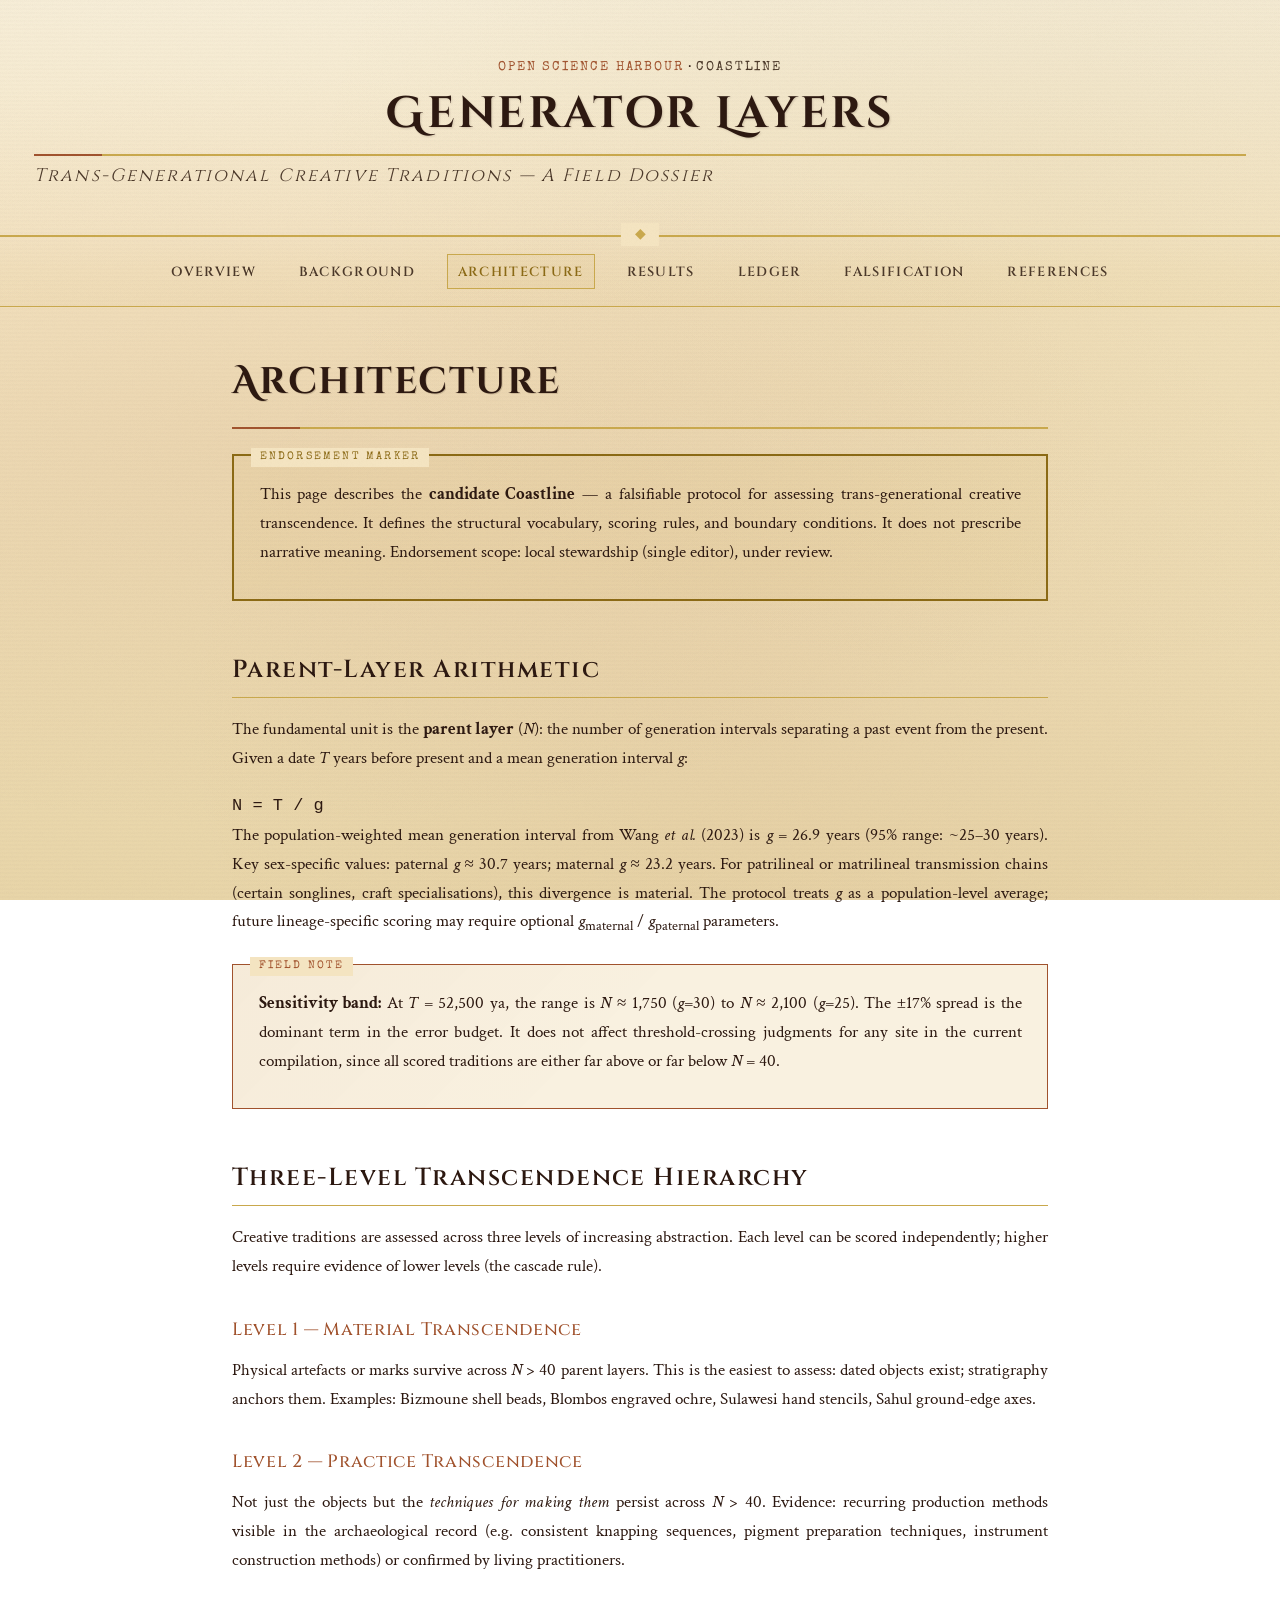
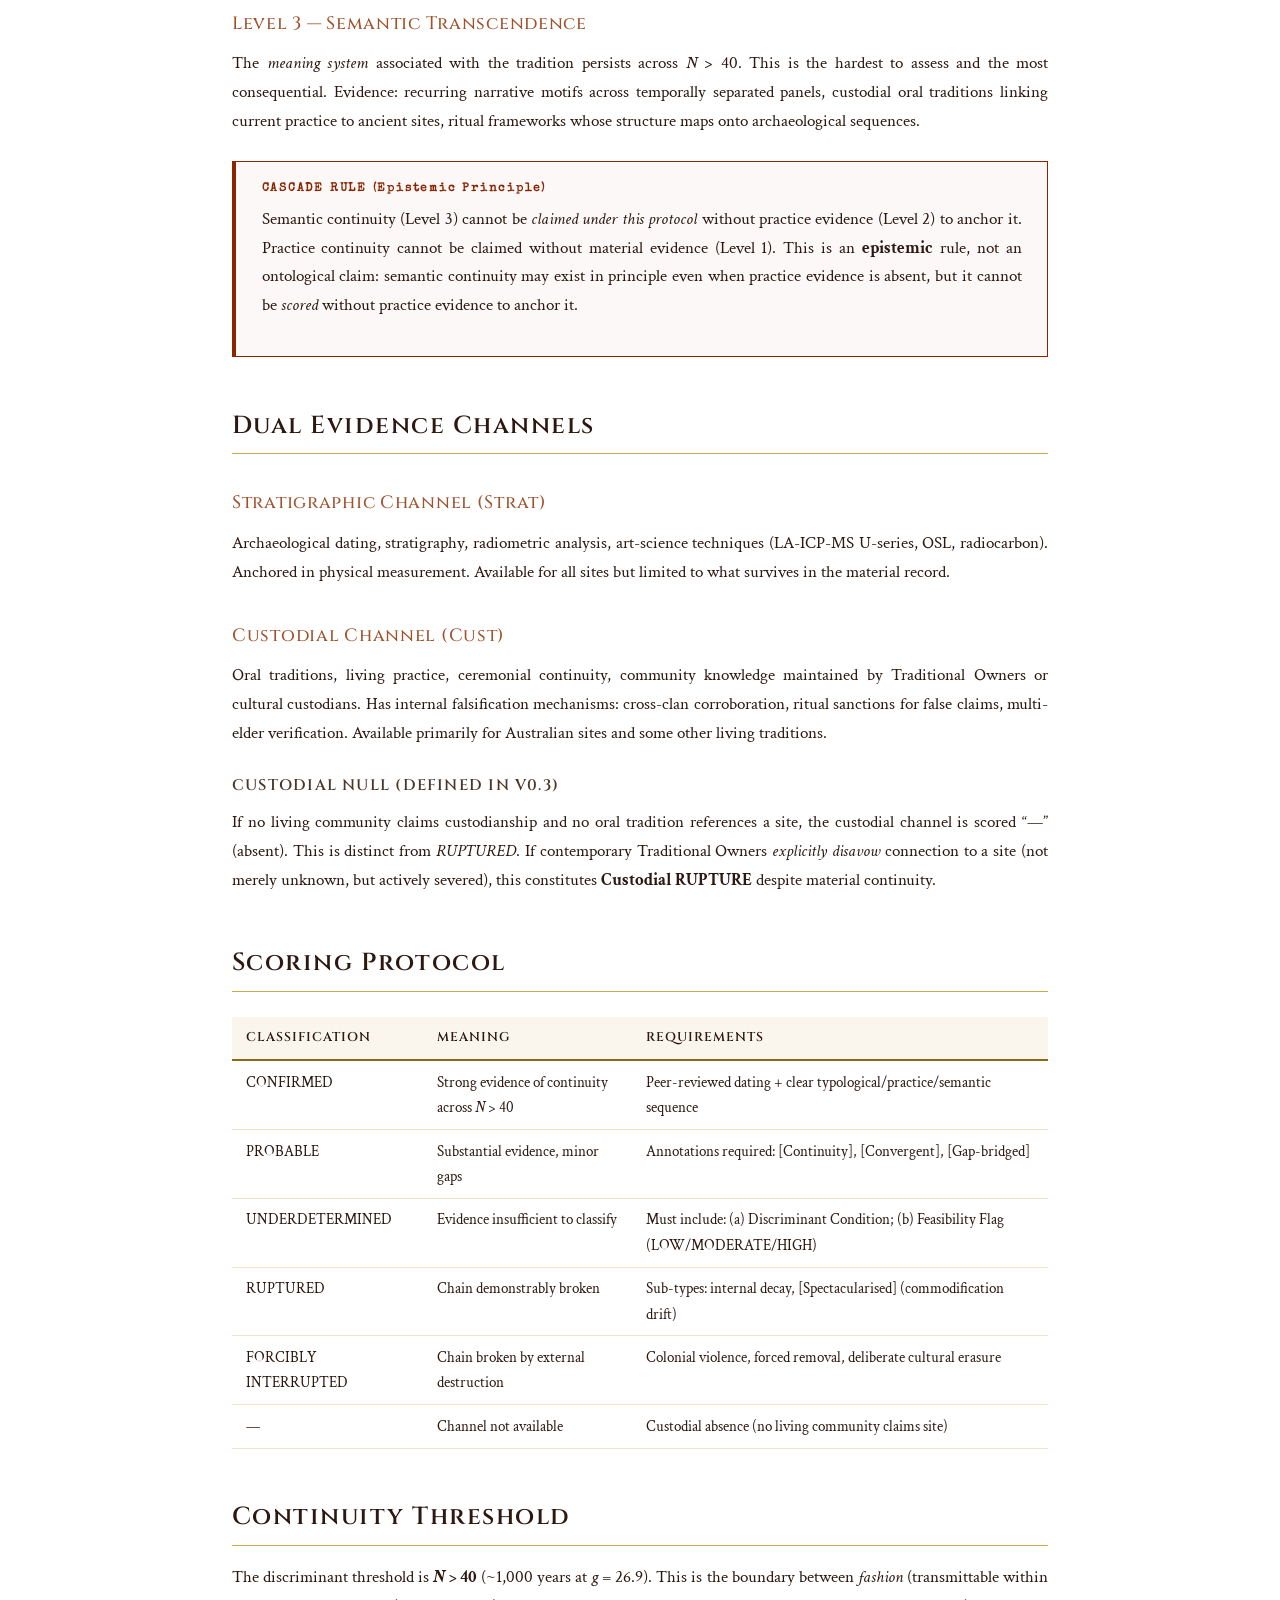
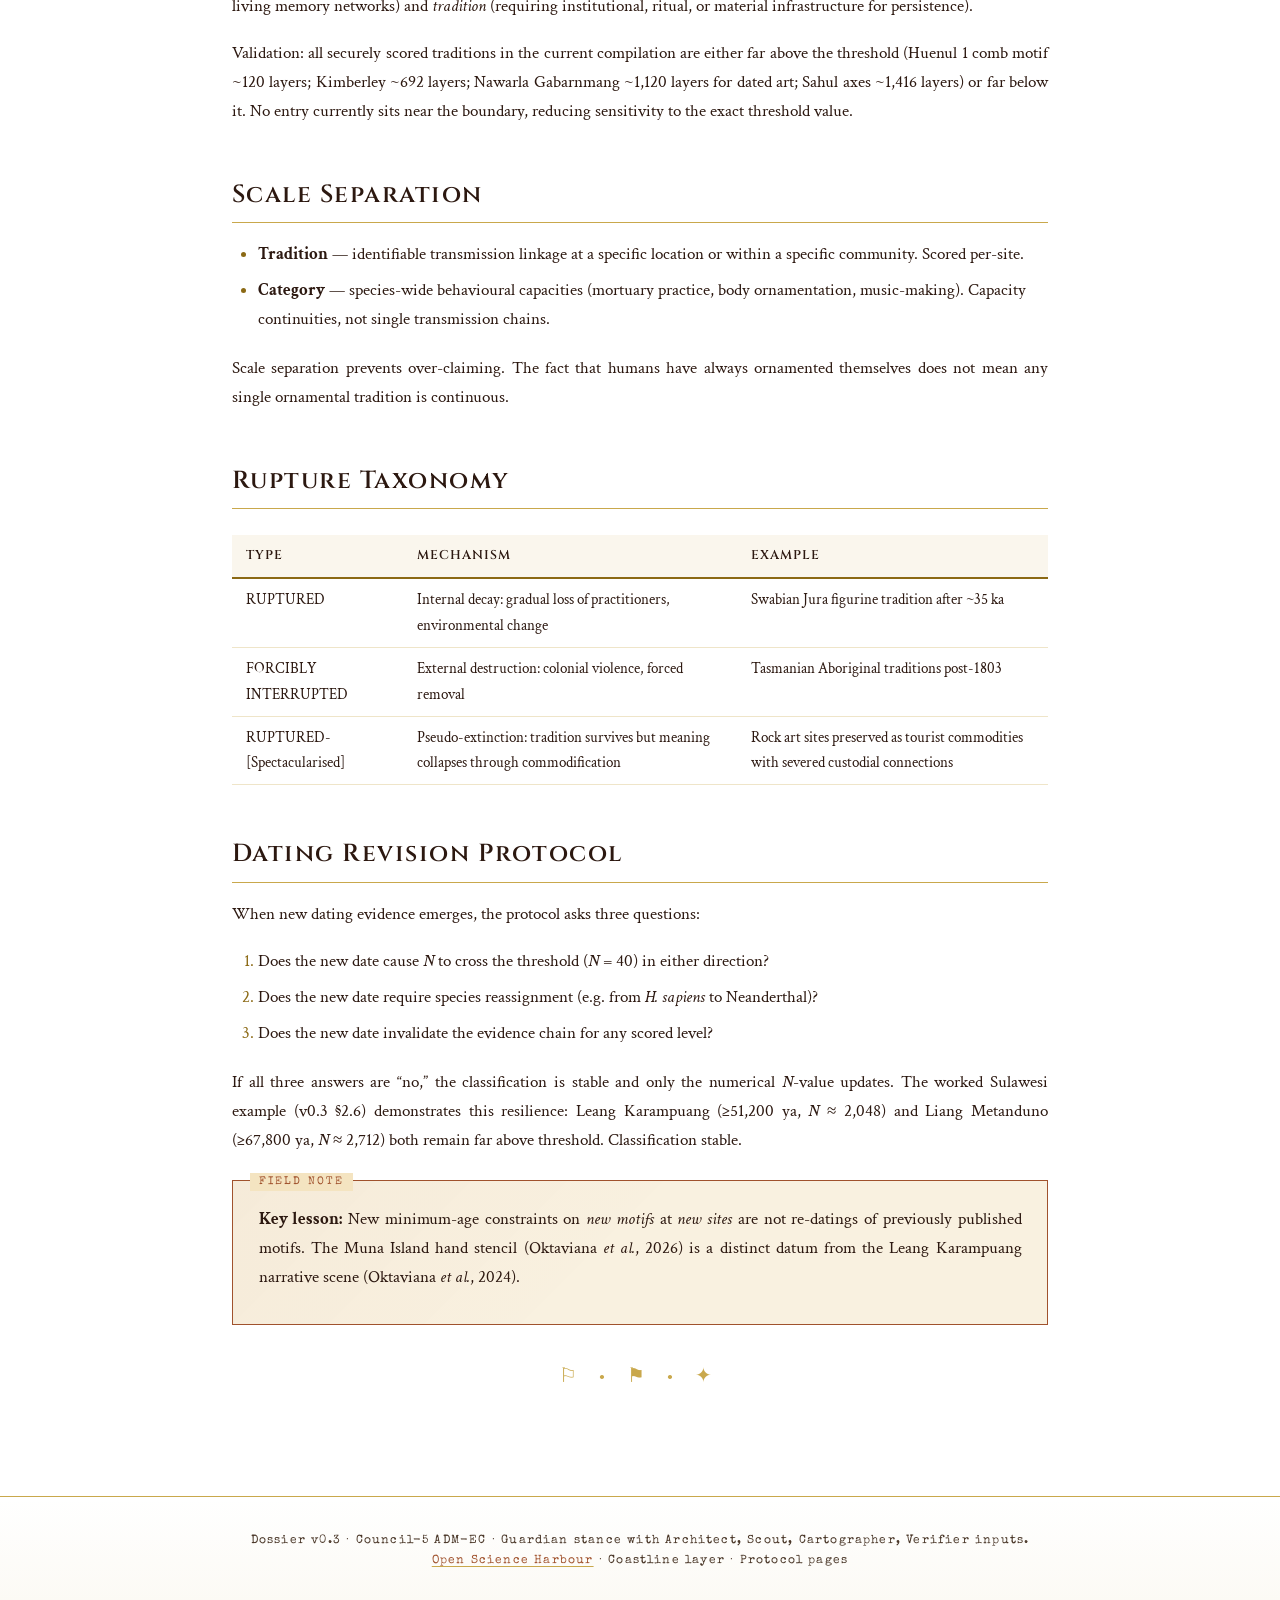
==== architecture.html @ a9dfcec4 "Add files via upload" ====
<!DOCTYPE html>
<html lang="en">
<head>
  <meta charset="UTF-8">
  <meta name="viewport" content="width=device-width, initial-scale=1.0">
  <title>Architecture — Generator Layers</title>
  <link rel="stylesheet" href="style.css">
</head>
<body>
<header class="site-header">
  <a class="harbour-link" href="https://harbour-architecture.github.io/root/">Open Science Harbour</a>
  &middot;
  <span style="font-family:'Special Elite',monospace;font-size:.75rem;letter-spacing:.15em;text-transform:uppercase;color:var(--ink-light)">Coastline</span>
  <h1 class="site-title">Generator Layers</h1>
  <p class="site-subtitle">Trans-Generational Creative Traditions &mdash; A Field Dossier</p>
</header>
<nav>
  <a href="index.html">Overview</a>
  <a href="background.html">Background</a>
  <a href="architecture.html" class="active">Architecture</a>
  <a href="results.html">Results</a>
  <a href="ledger.html">Ledger</a>
  <a href="falsification.html">Falsification</a>
  <a href="references.html">References</a>
</nav>
<main>
  <h1>Architecture</h1>

  <div class="endorsement-box">
    <p>This page describes the <strong>candidate Coastline</strong> &mdash; a falsifiable protocol for assessing trans-generational creative transcendence. It defines the structural vocabulary, scoring rules, and boundary conditions. It does not prescribe narrative meaning. Endorsement scope: local stewardship (single editor), under review.</p>
  </div>

  <h2>Parent-Layer Arithmetic</h2>
  <p>The fundamental unit is the <strong>parent layer</strong> (<em>N</em>): the number of generation intervals separating a past event from the present. Given a date <em>T</em>&nbsp;years before present and a mean generation interval <em>g</em>:</p>
  <pre>N = T / g</pre>
  <p>The population-weighted mean generation interval from Wang <em>et al.</em> (2023) is <em>g</em>&nbsp;=&nbsp;26.9&nbsp;years (95% range: ~25&ndash;30&nbsp;years). Key sex-specific values: paternal <em>g</em>&nbsp;&asymp;&nbsp;30.7&nbsp;years; maternal <em>g</em>&nbsp;&asymp;&nbsp;23.2&nbsp;years. For patrilineal or matrilineal transmission chains (certain songlines, craft specialisations), this divergence is material. The protocol treats <em>g</em> as a population-level average; future lineage-specific scoring may require optional <em>g</em><sub>maternal</sub> / <em>g</em><sub>paternal</sub> parameters.</p>

  <div class="field-note">
    <p><strong>Sensitivity band:</strong> At <em>T</em>&nbsp;=&nbsp;52,500&nbsp;ya, the range is <em>N</em>&nbsp;&asymp;&nbsp;1,750 (<em>g</em>=30) to <em>N</em>&nbsp;&asymp;&nbsp;2,100 (<em>g</em>=25). The &plusmn;17% spread is the dominant term in the error budget. It does not affect threshold-crossing judgments for any site in the current compilation, since all scored traditions are either far above or far below <em>N</em>&nbsp;=&nbsp;40.</p>
  </div>

  <h2>Three-Level Transcendence Hierarchy</h2>
  <p>Creative traditions are assessed across three levels of increasing abstraction. Each level can be scored independently; higher levels require evidence of lower levels (the cascade rule).</p>

  <h3>Level 1 &mdash; Material Transcendence</h3>
  <p>Physical artefacts or marks survive across <em>N</em>&nbsp;&gt;&nbsp;40 parent layers. This is the easiest to assess: dated objects exist; stratigraphy anchors them. Examples: Bizmoune shell beads, Blombos engraved ochre, Sulawesi hand stencils, Sahul ground-edge axes.</p>

  <h3>Level 2 &mdash; Practice Transcendence</h3>
  <p>Not just the objects but the <em>techniques for making them</em> persist across <em>N</em>&nbsp;&gt;&nbsp;40. Evidence: recurring production methods visible in the archaeological record (e.g. consistent knapping sequences, pigment preparation techniques, instrument construction methods) or confirmed by living practitioners.</p>

  <h3>Level 3 &mdash; Semantic Transcendence</h3>
  <p>The <em>meaning system</em> associated with the tradition persists across <em>N</em>&nbsp;&gt;&nbsp;40. This is the hardest to assess and the most consequential. Evidence: recurring narrative motifs across temporally separated panels, custodial oral traditions linking current practice to ancient sites, ritual frameworks whose structure maps onto archaeological sequences.</p>

  <div class="ec-gate">
    <div class="ec-gate-label">CASCADE RULE (Epistemic Principle)</div>
    <p>Semantic continuity (Level&nbsp;3) cannot be <em>claimed under this protocol</em> without practice evidence (Level&nbsp;2) to anchor it. Practice continuity cannot be claimed without material evidence (Level&nbsp;1). This is an <strong>epistemic</strong> rule, not an ontological claim: semantic continuity may exist in principle even when practice evidence is absent, but it cannot be <em>scored</em> without practice evidence to anchor it.</p>
  </div>

  <h2>Dual Evidence Channels</h2>

  <h3>Stratigraphic Channel (Strat)</h3>
  <p>Archaeological dating, stratigraphy, radiometric analysis, art-science techniques (LA-ICP-MS U-series, OSL, radiocarbon). Anchored in physical measurement. Available for all sites but limited to what survives in the material record.</p>

  <h3>Custodial Channel (Cust)</h3>
  <p>Oral traditions, living practice, ceremonial continuity, community knowledge maintained by Traditional Owners or cultural custodians. Has internal falsification mechanisms: cross-clan corroboration, ritual sanctions for false claims, multi-elder verification. Available primarily for Australian sites and some other living traditions.</p>

  <h4>Custodial Null (defined in v0.3)</h4>
  <p>If no living community claims custodianship and no oral tradition references a site, the custodial channel is scored &ldquo;&mdash;&rdquo; (absent). This is distinct from <em>RUPTURED</em>. If contemporary Traditional Owners <em>explicitly disavow</em> connection to a site (not merely unknown, but actively severed), this constitutes <strong>Custodial RUPTURE</strong> despite material continuity.</p>

  <h2>Scoring Protocol</h2>
  <table>
    <thead>
      <tr><th>Classification</th><th>Meaning</th><th>Requirements</th></tr>
    </thead>
    <tbody>
      <tr><td><span class="score-confirmed">CONFIRMED</span></td><td>Strong evidence of continuity across <em>N</em>&nbsp;&gt;&nbsp;40</td><td>Peer-reviewed dating + clear typological/practice/semantic sequence</td></tr>
      <tr><td><span class="score-probable">PROBABLE</span></td><td>Substantial evidence, minor gaps</td><td>Annotations required: [Continuity], [Convergent], [Gap-bridged]</td></tr>
      <tr><td><span class="score-underdetermined">UNDERDETERMINED</span></td><td>Evidence insufficient to classify</td><td>Must include: (a) Discriminant Condition; (b) Feasibility Flag (LOW/MODERATE/HIGH)</td></tr>
      <tr><td><span class="score-ruptured">RUPTURED</span></td><td>Chain demonstrably broken</td><td>Sub-types: internal decay, [Spectacularised] (commodification drift)</td></tr>
      <tr><td><span class="score-ruptured">FORCIBLY INTERRUPTED</span></td><td>Chain broken by external destruction</td><td>Colonial violence, forced removal, deliberate cultural erasure</td></tr>
      <tr><td>&mdash;</td><td>Channel not available</td><td>Custodial absence (no living community claims site)</td></tr>
    </tbody>
  </table>

  <h2>Continuity Threshold</h2>
  <p>The discriminant threshold is <strong><em>N</em>&nbsp;&gt;&nbsp;40</strong> (~1,000&nbsp;years at <em>g</em>&nbsp;=&nbsp;26.9). This is the boundary between <em>fashion</em> (transmittable within living memory networks) and <em>tradition</em> (requiring institutional, ritual, or material infrastructure for persistence).</p>
  <p>Validation: all securely scored traditions in the current compilation are either far above the threshold (Huenul&nbsp;1 comb motif ~120&nbsp;layers; Kimberley ~692&nbsp;layers; Nawarla Gabarnmang ~1,120&nbsp;layers for dated art; Sahul axes ~1,416&nbsp;layers) or far below it. No entry currently sits near the boundary, reducing sensitivity to the exact threshold value.</p>

  <h2>Scale Separation</h2>
  <ul>
    <li><strong>Tradition</strong> &mdash; identifiable transmission linkage at a specific location or within a specific community. Scored per-site.</li>
    <li><strong>Category</strong> &mdash; species-wide behavioural capacities (mortuary practice, body ornamentation, music-making). Capacity continuities, not single transmission chains.</li>
  </ul>
  <p>Scale separation prevents over-claiming. The fact that humans have always ornamented themselves does not mean any single ornamental tradition is continuous.</p>

  <h2>Rupture Taxonomy</h2>
  <table>
    <thead><tr><th>Type</th><th>Mechanism</th><th>Example</th></tr></thead>
    <tbody>
      <tr><td><span class="score-ruptured">RUPTURED</span></td><td>Internal decay: gradual loss of practitioners, environmental change</td><td>Swabian Jura figurine tradition after ~35&nbsp;ka</td></tr>
      <tr><td><span class="score-ruptured">FORCIBLY INTERRUPTED</span></td><td>External destruction: colonial violence, forced removal</td><td>Tasmanian Aboriginal traditions post-1803</td></tr>
      <tr><td><span class="score-ruptured">RUPTURED-[Spectacularised]</span></td><td>Pseudo-extinction: tradition survives but meaning collapses through commodification</td><td>Rock art sites preserved as tourist commodities with severed custodial connections</td></tr>
    </tbody>
  </table>

  <h2>Dating Revision Protocol</h2>
  <p>When new dating evidence emerges, the protocol asks three questions:</p>
  <ol>
    <li>Does the new date cause <em>N</em> to cross the threshold (<em>N</em>&nbsp;=&nbsp;40) in either direction?</li>
    <li>Does the new date require species reassignment (e.g. from <em>H.&nbsp;sapiens</em> to Neanderthal)?</li>
    <li>Does the new date invalidate the evidence chain for any scored level?</li>
  </ol>
  <p>If all three answers are &ldquo;no,&rdquo; the classification is stable and only the numerical <em>N</em>-value updates. The worked Sulawesi example (v0.3 &sect;2.6) demonstrates this resilience: Leang Karampuang (&ge;51,200&nbsp;ya, <em>N</em>&nbsp;&asymp;&nbsp;2,048) and Liang Metanduno (&ge;67,800&nbsp;ya, <em>N</em>&nbsp;&asymp;&nbsp;2,712) both remain far above threshold. Classification stable.</p>

  <div class="field-note">
    <p><strong>Key lesson:</strong> New minimum-age constraints on <em>new motifs</em> at <em>new sites</em> are not re-datings of previously published motifs. The Muna Island hand stencil (Oktaviana <em>et al.</em>, 2026) is a distinct datum from the Leang Karampuang narrative scene (Oktaviana <em>et al.</em>, 2024).</p>
  </div>

  <div class="compass">&#x2690; &bull; &#x2691; &bull; &#x2726;</div>
</main>
<footer>
  Dossier v0.3 &middot; Council-5 ADM-EC &middot; Guardian stance with Architect, Scout, Cartographer, Verifier inputs.<br>
  <a href="https://harbour-architecture.github.io/root/">Open Science Harbour</a> &middot; Coastline layer &middot; Protocol pages
</footer>
</body>
</html>
---- style.css ----
/* GENERATOR LAYERS FIELD DOSSIER — Indiana Jones Archaeological Aesthetic */
@import url('https://fonts.googleapis.com/css2?family=Cinzel+Decorative:wght@400;700;900&family=Cinzel:wght@400;500;600;700&family=Crimson+Text:ital,wght@0,400;0,600;0,700;1,400;1,600&family=Special+Elite&display=swap');
:root{--parchment:#f4e4c1;--parchment-dark:#e8d5a8;--parchment-light:#faf3e3;--ink:#2c1810;--ink-light:#4a3728;--gold:#c9a84c;--gold-bright:#e2c36b;--gold-dark:#8b6914;--burnt-sienna:#a0522d;--terracotta:#c47a4e;--shadow:rgba(44,24,16,.15);--shadow-deep:rgba(44,24,16,.35);--red-seal:#8b2500;--green-jungle:#2d5016}
*,*::before,*::after{box-sizing:border-box;margin:0;padding:0}
html{font-size:17px;scroll-behavior:smooth}
body{font-family:'Crimson Text',Georgia,serif;color:var(--ink);line-height:1.7;min-height:100vh;background:repeating-linear-gradient(0deg,transparent,transparent 2px,rgba(44,24,16,.01) 2px,rgba(44,24,16,.01) 4px),radial-gradient(ellipse at 20% 50%,rgba(160,82,45,.08) 0%,transparent 60%),radial-gradient(ellipse at 80% 20%,rgba(139,105,20,.06) 0%,transparent 50%),radial-gradient(ellipse at 60% 80%,rgba(160,82,45,.05) 0%,transparent 55%),linear-gradient(180deg,var(--parchment-light),var(--parchment) 30%,var(--parchment-dark));background-attachment:fixed}
body::before{content:'';position:fixed;inset:0;pointer-events:none;z-index:9999;background-image:url("data:image/svg+xml,%3Csvg viewBox='0 0 256 256' xmlns='http://www.w3.org/2000/svg'%3E%3Cfilter id='n'%3E%3CfeTurbulence type='fractalNoise' baseFrequency='0.9' numOctaves='4' stitchTiles='stitch'/%3E%3C/filter%3E%3Crect width='100%25' height='100%25' filter='url(%23n)' opacity='0.04'/%3E%3C/svg%3E");background-size:256px;opacity:.5}
.site-header{text-align:center;padding:3rem 2rem 1.5rem;border-bottom:2px solid var(--gold);position:relative;background:linear-gradient(180deg,rgba(201,168,76,.08),transparent)}
.site-header::after{content:'\25C6';position:absolute;bottom:-.65rem;left:50%;transform:translateX(-50%);font-size:.8rem;color:var(--gold);background:var(--parchment);padding:0 .8rem}
.harbour-link{font-family:'Special Elite',monospace;font-size:.75rem;letter-spacing:.15em;text-transform:uppercase;color:var(--burnt-sienna);text-decoration:none;display:inline-block;margin-bottom:.5rem}
.harbour-link:hover{color:var(--gold-dark)}
.site-title{font-family:'Cinzel Decorative',serif;font-weight:700;font-size:clamp(1.6rem,4vw,2.6rem);color:var(--ink);letter-spacing:.06em;line-height:1.2;margin-bottom:.3rem;text-shadow:1px 1px 2px var(--shadow)}
.site-subtitle{font-family:'Cinzel',serif;font-weight:400;font-size:clamp(.85rem,2vw,1.05rem);color:var(--ink-light);letter-spacing:.12em;font-style:italic}
nav{display:flex;justify-content:center;flex-wrap:wrap;gap:.3rem 1.2rem;padding:1rem;border-bottom:1px solid var(--gold);background:linear-gradient(180deg,transparent,rgba(201,168,76,.04))}
nav a{font-family:'Cinzel',serif;font-size:.78rem;font-weight:600;letter-spacing:.1em;text-transform:uppercase;color:var(--ink-light);text-decoration:none;padding:.3rem .6rem;border:1px solid transparent;transition:all .25s}
nav a:hover{color:var(--gold-dark);border-bottom-color:var(--gold)}
nav a.active{color:var(--gold-dark);border:1px solid var(--gold);background:rgba(201,168,76,.08)}
main{max-width:52rem;margin:0 auto;padding:2.5rem 2rem 4rem}
.metadata{font-family:'Special Elite',monospace;font-size:.8rem;line-height:1.9;color:var(--ink-light);border:1px solid var(--gold);border-left:4px solid var(--gold-dark);padding:1.2rem 1.5rem;margin-bottom:2.5rem;background:rgba(201,168,76,.05)}
.metadata dt{display:inline;font-weight:bold;color:var(--burnt-sienna)}.metadata dt::after{content:': '}
.metadata dd{display:inline;margin-left:0}.metadata dd::after{content:'';display:block}
h1{font-family:'Cinzel Decorative',serif;font-weight:700;font-size:clamp(1.6rem,3.5vw,2.2rem);color:var(--ink);letter-spacing:.04em;margin-bottom:1.5rem;padding-bottom:.8rem;border-bottom:2px solid var(--gold);position:relative;text-shadow:1px 1px 0 var(--shadow)}
h1::after{content:'';position:absolute;bottom:-2px;left:0;width:4rem;height:2px;background:var(--burnt-sienna)}
h2{font-family:'Cinzel',serif;font-weight:600;font-size:clamp(1.15rem,2.5vw,1.45rem);color:var(--ink);letter-spacing:.06em;margin-top:2.8rem;margin-bottom:1rem;padding-bottom:.4rem;border-bottom:1px solid var(--gold)}
h3{font-family:'Cinzel',serif;font-weight:500;font-size:1.05rem;color:var(--burnt-sienna);letter-spacing:.04em;margin-top:2rem;margin-bottom:.6rem}
h4{font-family:'Cinzel',serif;font-weight:600;font-size:.9rem;color:var(--ink-light);letter-spacing:.08em;text-transform:uppercase;margin-top:1.5rem;margin-bottom:.5rem}
p{margin-bottom:1.1rem;text-align:justify;hyphens:auto}
a{color:var(--burnt-sienna);text-decoration-color:var(--gold);text-underline-offset:3px;transition:color .2s}
a:hover{color:var(--gold-dark)}
blockquote{font-style:italic;margin:1.5rem 0;padding:1rem 1.5rem;border-left:3px solid var(--gold-dark);background:rgba(201,168,76,.06)}
.field-note{border:1px solid var(--burnt-sienna);padding:1.4rem 1.5rem .8rem;margin:1.5rem 0;background:linear-gradient(135deg,rgba(160,82,45,.04),transparent 50%),rgba(244,228,193,.5);position:relative}
.field-note::before{content:'FIELD NOTE';font-family:'Special Elite',monospace;font-size:.65rem;letter-spacing:.2em;color:var(--burnt-sienna);position:absolute;top:-.5rem;left:1rem;background:var(--parchment);padding:0 .5rem}
.endorsement-box{border:2px solid var(--gold-dark);padding:1.4rem 1.5rem .8rem;margin:1.5rem 0;background:rgba(201,168,76,.06);position:relative}
.endorsement-box::before{content:'ENDORSEMENT MARKER';font-family:'Special Elite',monospace;font-size:.65rem;letter-spacing:.2em;color:var(--gold-dark);position:absolute;top:-.5rem;left:1rem;background:var(--parchment);padding:0 .5rem}
.ec-gate{border:1px solid var(--red-seal);border-left:4px solid var(--red-seal);padding:1rem 1.5rem;margin:1.5rem 0;background:rgba(139,37,0,.03)}
.ec-gate-label{font-family:'Special Elite',monospace;font-size:.7rem;letter-spacing:.15em;color:var(--red-seal);margin-bottom:.3rem;font-weight:bold}
.guardian-flag{border:1px solid var(--red-seal);border-left:4px solid var(--red-seal);padding:1rem 1.5rem;margin:1.5rem 0;background:rgba(139,37,0,.04)}
.gf-label{font-family:'Special Elite',monospace;font-size:.65rem;letter-spacing:.2em;color:var(--red-seal);display:block;margin-bottom:.4rem}
.scout-flag{border:1px solid var(--green-jungle);border-left:4px solid var(--green-jungle);padding:1rem 1.5rem;margin:1.5rem 0;background:rgba(45,80,22,.03)}
.sf-label{font-family:'Special Elite',monospace;font-size:.65rem;letter-spacing:.2em;color:var(--green-jungle);display:block;margin-bottom:.4rem}
table{width:100%;border-collapse:collapse;margin:1.5rem 0;font-size:.88rem}
thead{border-bottom:2px solid var(--gold-dark)}
th{font-family:'Cinzel',serif;font-weight:600;font-size:.75rem;letter-spacing:.08em;text-transform:uppercase;color:var(--ink);text-align:left;padding:.6rem .8rem;background:rgba(201,168,76,.1)}
td{padding:.5rem .8rem;border-bottom:1px solid rgba(201,168,76,.3);vertical-align:top}
tr:hover td{background:rgba(201,168,76,.06)}
.sc{font-family:'Special Elite',monospace;font-size:.78rem;font-weight:bold}
.sc-c{color:var(--green-jungle)}.sc-p{color:var(--gold-dark)}.sc-u{color:var(--burnt-sienna)}.sc-r{color:var(--red-seal)}.sc-x{color:#7a5230}
.card-grid{display:grid;grid-template-columns:repeat(auto-fit,minmax(16rem,1fr));gap:1.2rem;margin:2rem 0}
.card{border:1px solid var(--gold);padding:1.2rem 1.4rem;background:linear-gradient(135deg,rgba(201,168,76,.05),transparent 60%),var(--parchment-light);text-decoration:none;color:var(--ink);transition:all .3s;position:relative;overflow:hidden;display:block}
.card::before{content:'';position:absolute;top:0;left:0;width:100%;height:3px;background:linear-gradient(90deg,var(--gold-dark),var(--gold-bright),var(--gold-dark));transform:scaleX(0);transition:transform .3s}
.card:hover{border-color:var(--gold-dark);box-shadow:0 4px 12px var(--shadow);transform:translateY(-2px)}
.card:hover::before{transform:scaleX(1)}
.card h3{font-size:.95rem;color:var(--burnt-sienna);margin:0 0 .5rem;letter-spacing:.04em}
.card p{font-size:.85rem;line-height:1.5;color:var(--ink-light);text-align:left;margin:0}
.error-budget{border:2px solid var(--gold-dark);margin:2rem 0}
.error-budget th{background:rgba(201,168,76,.2)}
.error-budget td:first-child{font-family:'Special Elite',monospace;font-size:.8rem;white-space:nowrap}
.summary-box{border:2px solid var(--gold);padding:1.8rem 2rem 1rem;margin:2rem 0;position:relative;background:linear-gradient(135deg,rgba(201,168,76,.08),transparent),var(--parchment-light)}
.summary-box::before{content:'PRIMARY FINDING';font-family:'Special Elite',monospace;font-size:.65rem;letter-spacing:.2em;color:var(--gold-dark);position:absolute;top:-.5rem;left:1.5rem;background:var(--parchment-light);padding:0 .5rem}
.not-claimed{border:1px dashed var(--burnt-sienna);padding:1.4rem 1.5rem .8rem;margin:1.5rem 0;background:rgba(160,82,45,.03);position:relative}
.not-claimed::before{content:'CLAIMS THIS FRAMEWORK DOES NOT MAKE';font-family:'Special Elite',monospace;font-size:.6rem;letter-spacing:.15em;color:var(--burnt-sienna);position:absolute;top:-.5rem;left:1rem;background:var(--parchment);padding:0 .5rem}
code{font-family:'Special Elite',monospace;font-size:.88em;background:rgba(201,168,76,.1);padding:.15rem .4rem;border:1px solid rgba(201,168,76,.2)}
ul,ol{margin:.8rem 0 1.2rem 1.5rem}li{margin-bottom:.4rem}li::marker{color:var(--gold-dark)}
hr{border:none;height:1px;margin:2.5rem 0;background:linear-gradient(90deg,transparent,var(--gold) 20%,var(--gold) 80%,transparent)}
.compass{text-align:center;margin:2rem 0;font-size:1.2rem;color:var(--gold);opacity:.35;letter-spacing:.5rem}
footer{text-align:center;padding:2rem 1rem;border-top:1px solid var(--gold);font-family:'Special Elite',monospace;font-size:.7rem;letter-spacing:.1em;color:var(--ink-light);background:linear-gradient(0deg,rgba(201,168,76,.06),transparent)}
footer a{color:var(--burnt-sienna)}
@keyframes fadeIn{from{opacity:0;transform:translateY(8px)}to{opacity:1;transform:translateY(0)}}
main>*{animation:fadeIn .4s ease-out both}
main>*:nth-child(1){animation-delay:.05s}main>*:nth-child(2){animation-delay:.1s}main>*:nth-child(3){animation-delay:.15s}main>*:nth-child(4){animation-delay:.2s}main>*:nth-child(5){animation-delay:.25s}
@media(max-width:640px){html{font-size:15px}main{padding:1.5rem 1rem 3rem}nav{gap:.2rem .6rem}nav a{font-size:.7rem;padding:.2rem .4rem}.card-grid{grid-template-columns:1fr}table{font-size:.8rem}th,td{padding:.4rem .5rem}}
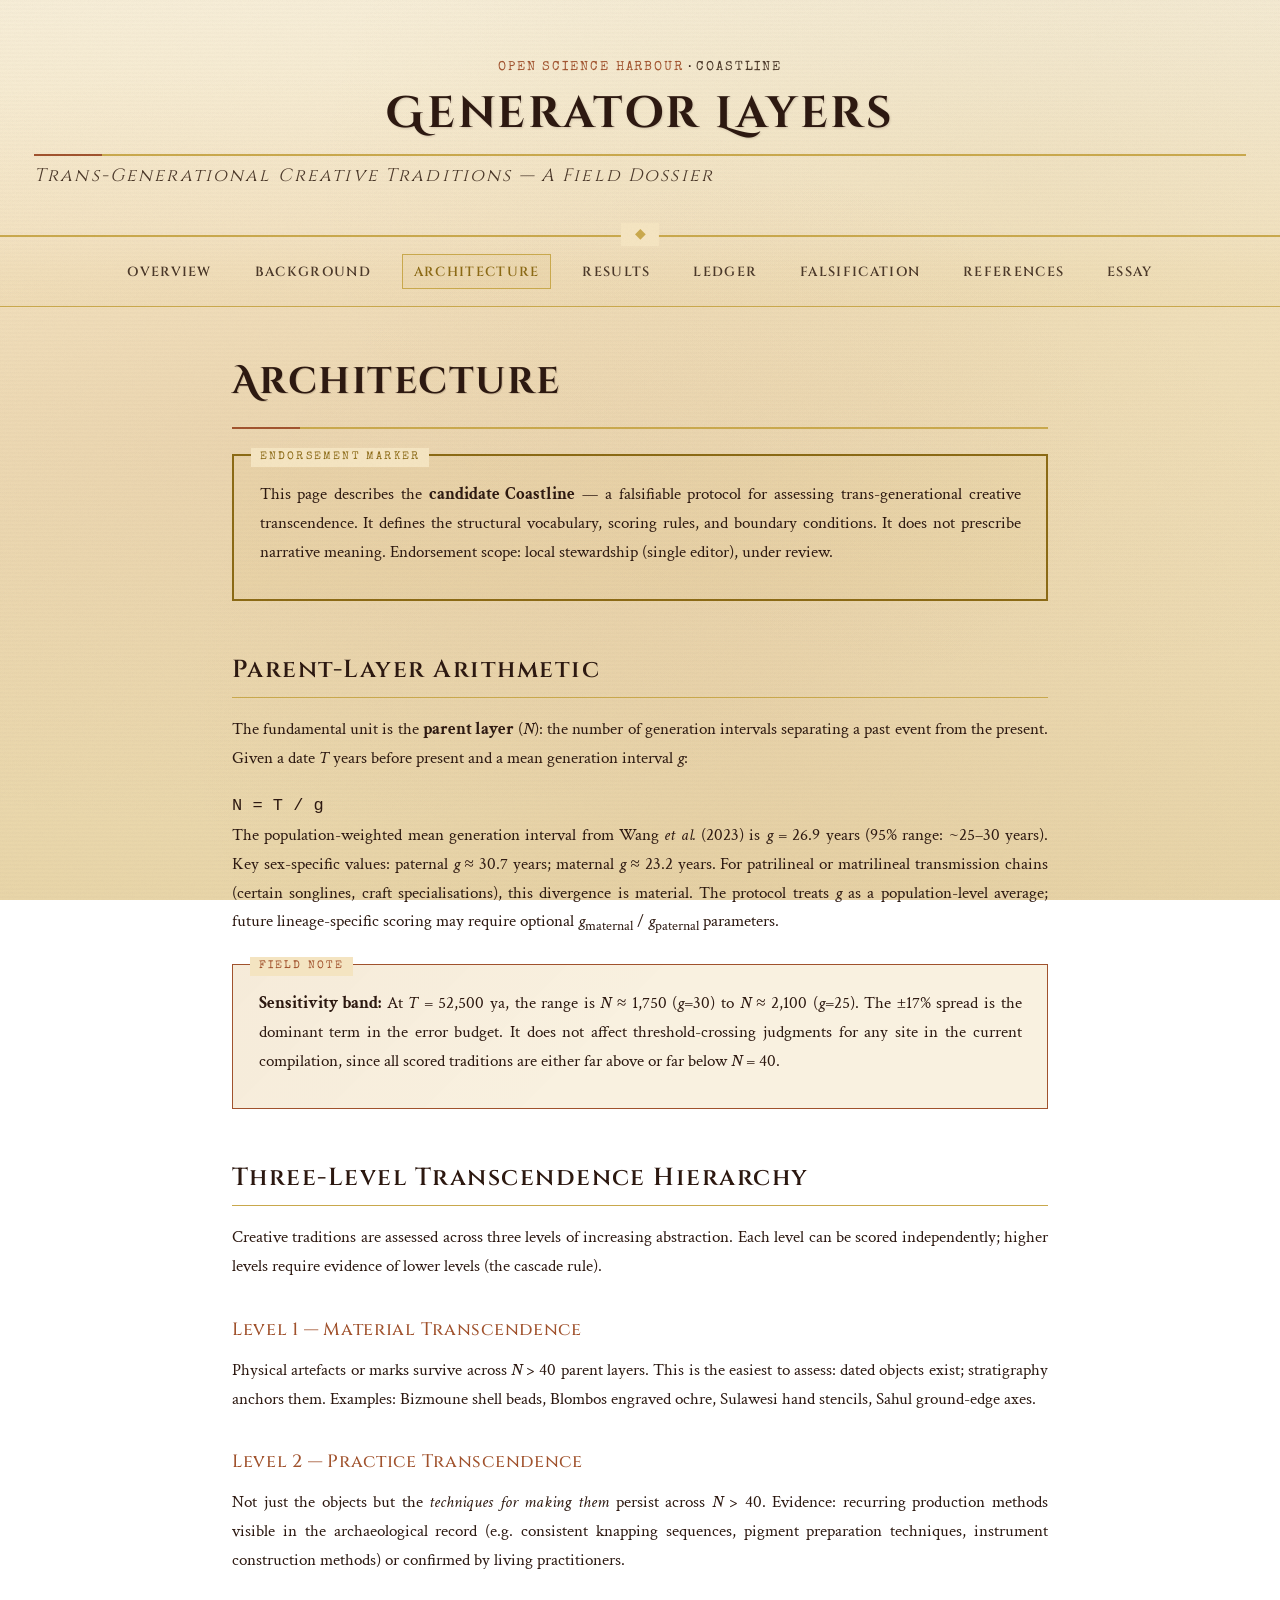
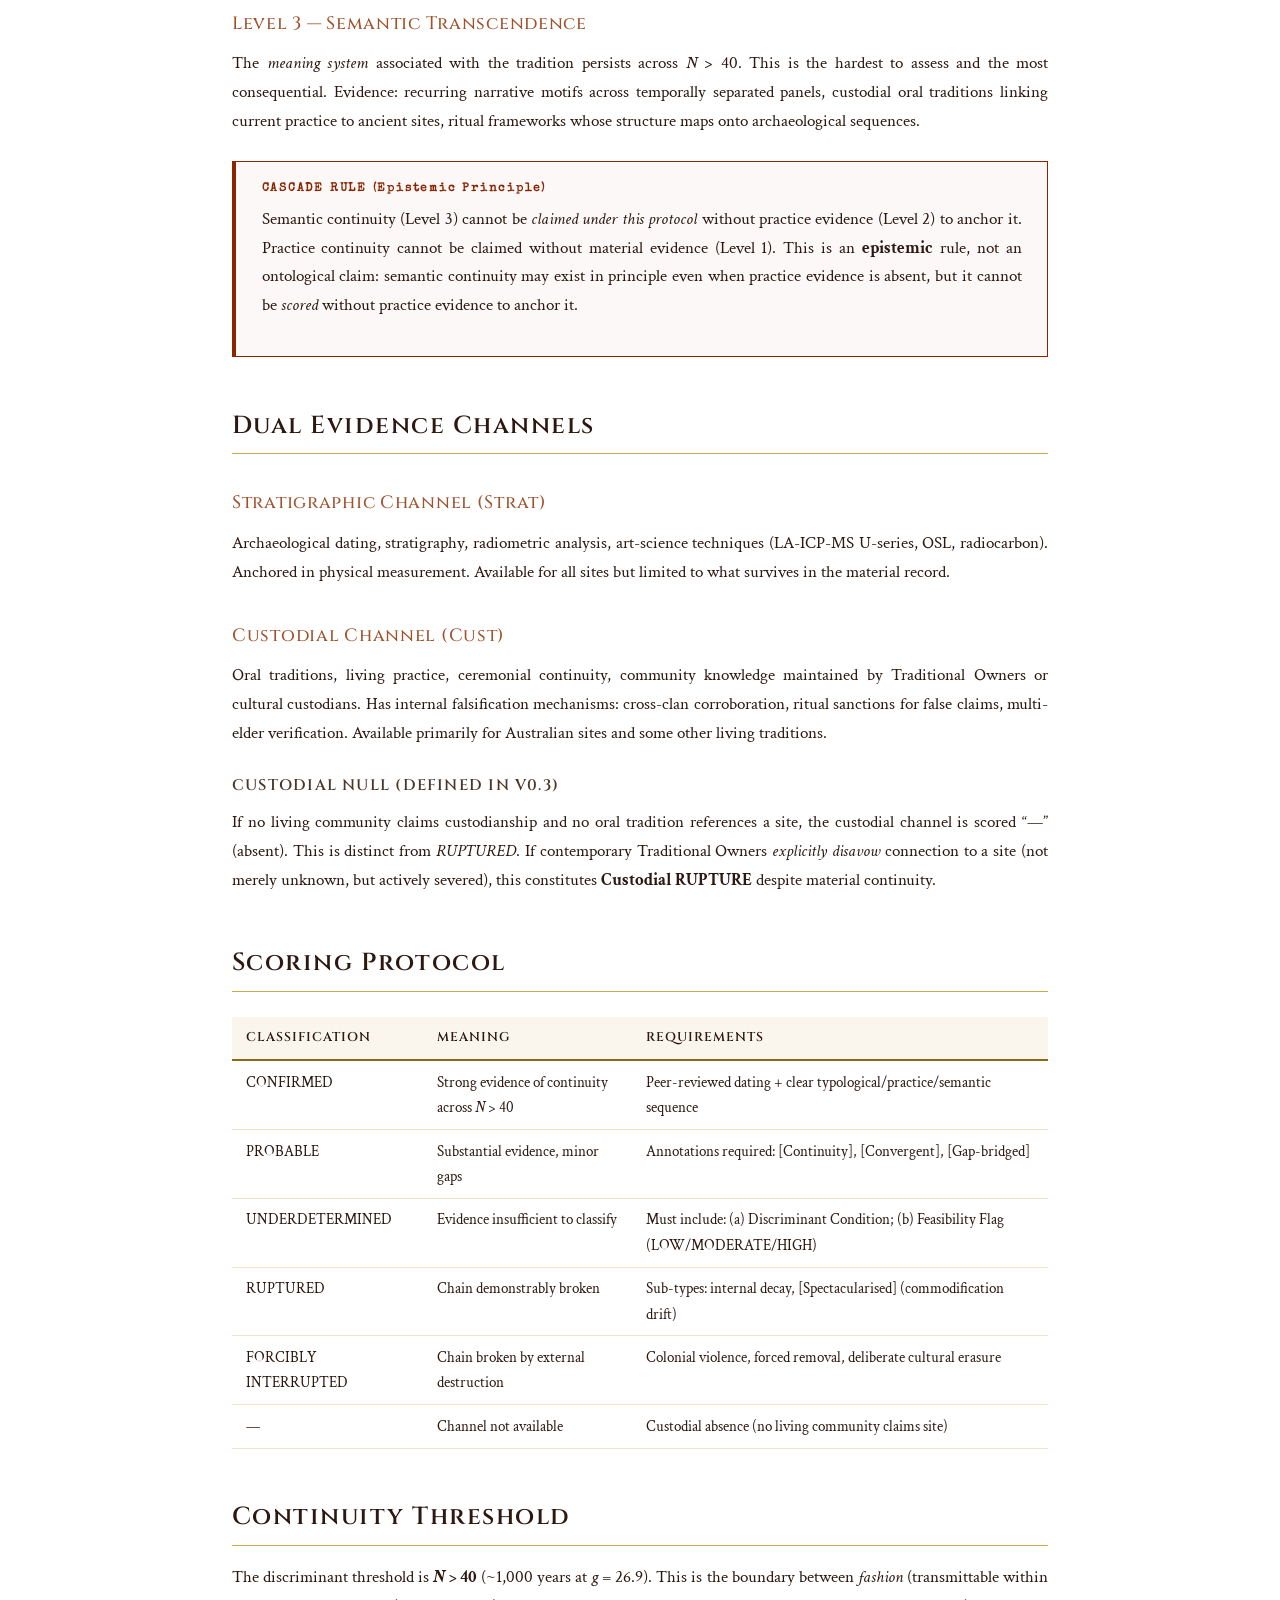
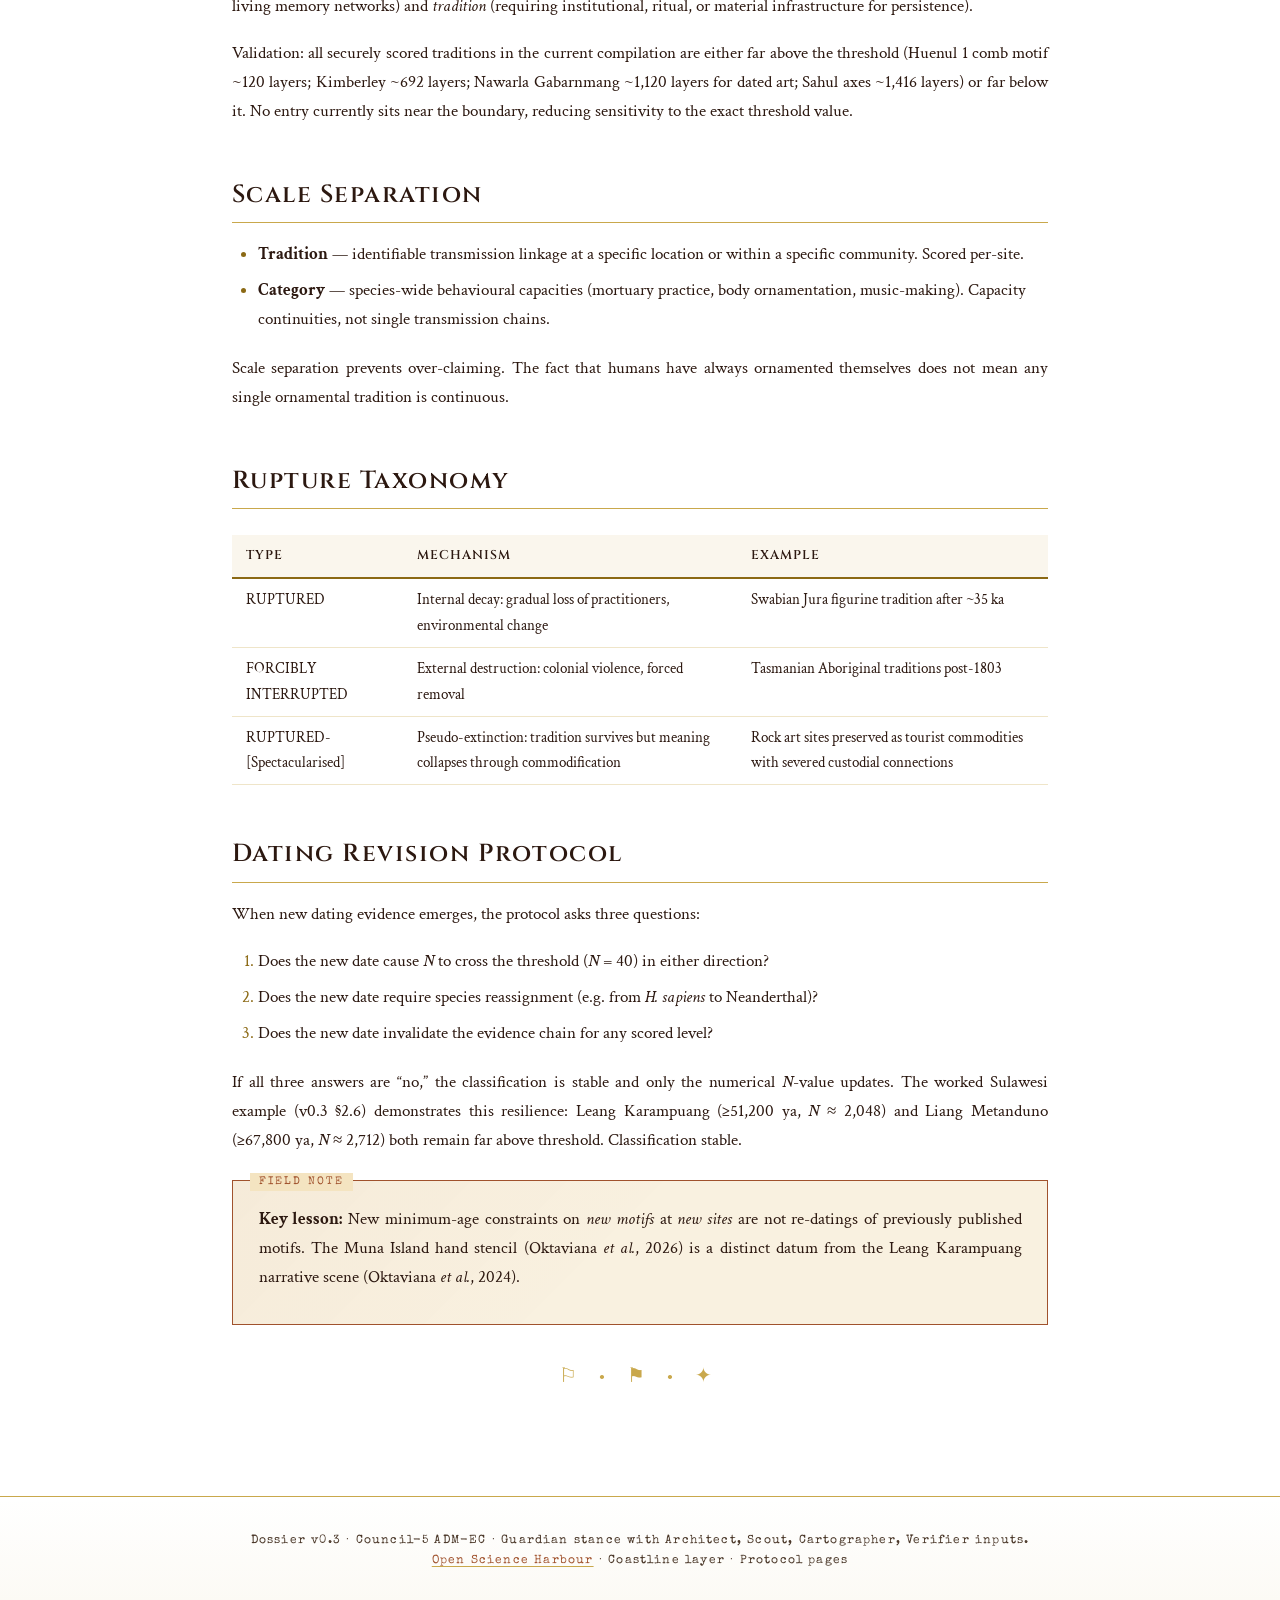
==== commit 22d9a53d: "Add files via upload" ====
--- a/architecture.html
+++ b/architecture.html
@@ -22,6 +22,7 @@
   <a href="ledger.html">Ledger</a>
   <a href="falsification.html">Falsification</a>
   <a href="references.html">References</a>
+  <a href="outreach.html">Essay</a>
 </nav>
 <main>
   <h1>Architecture</h1>
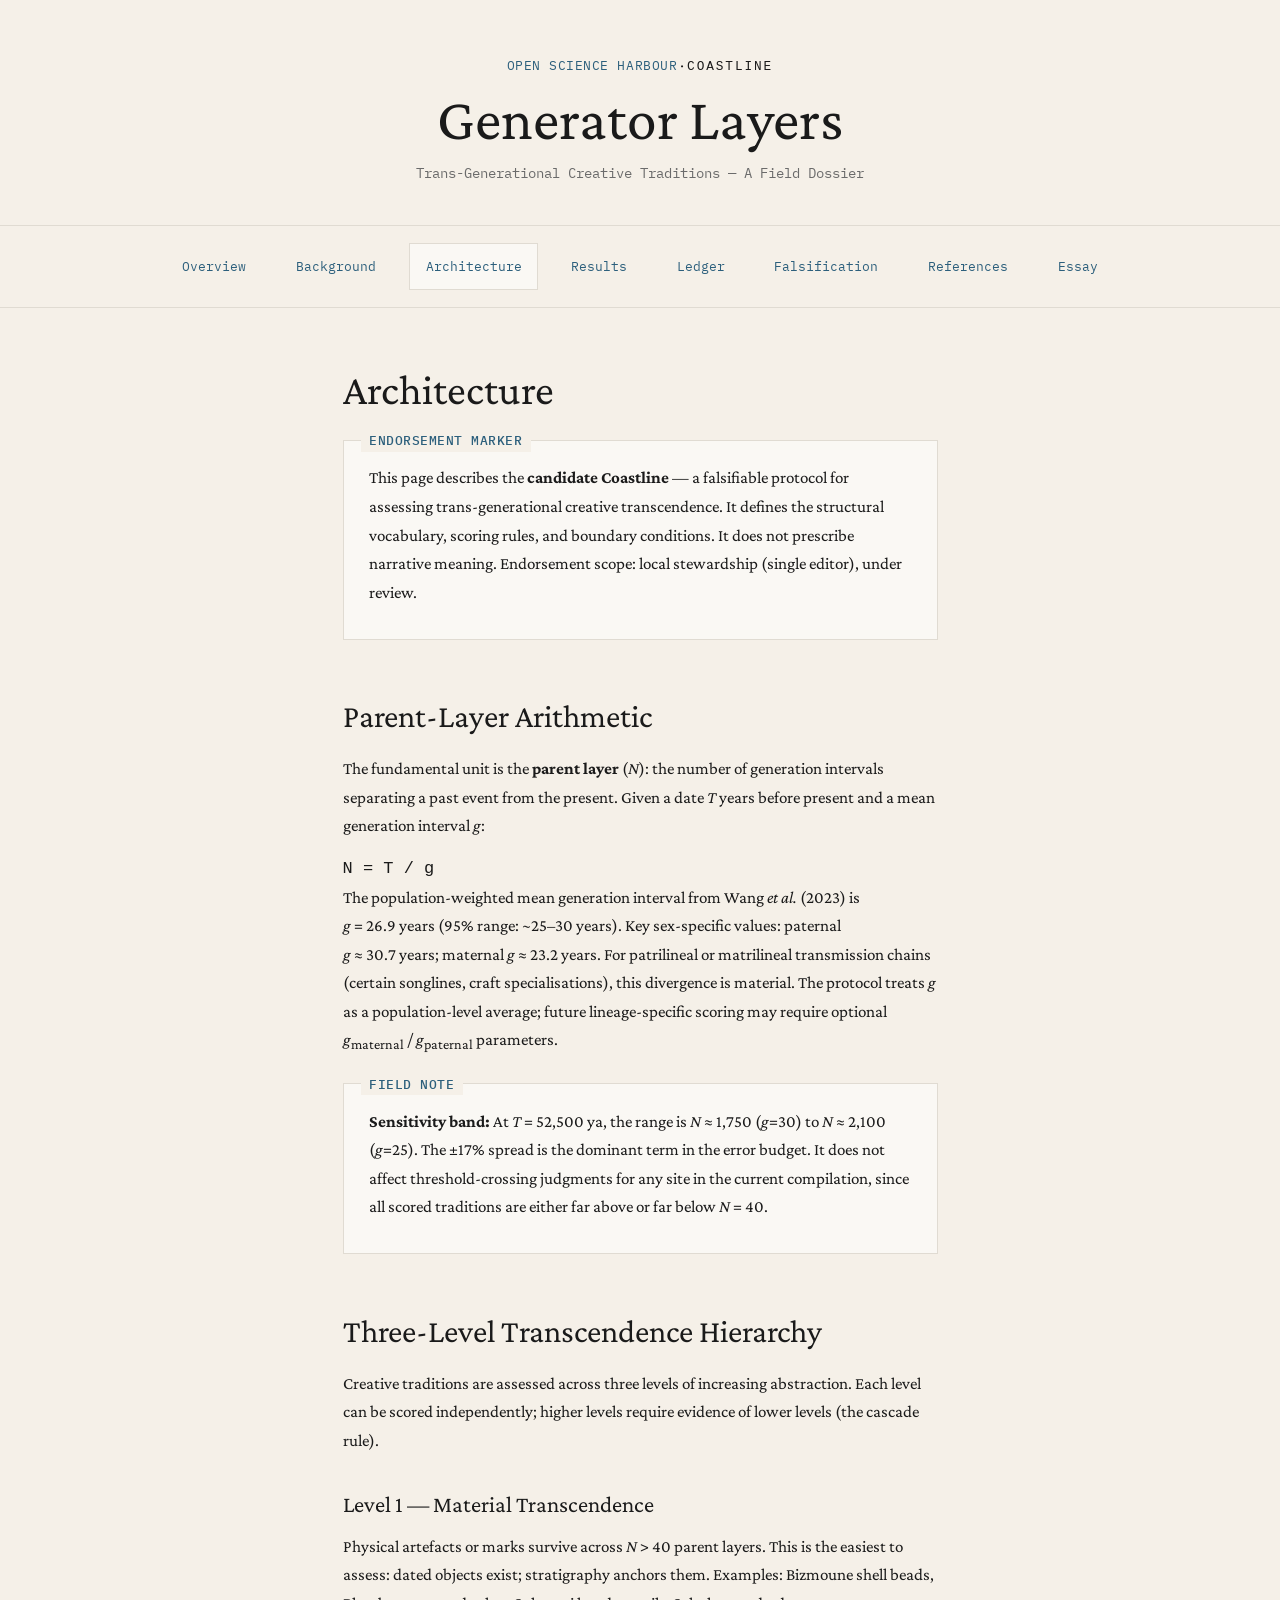
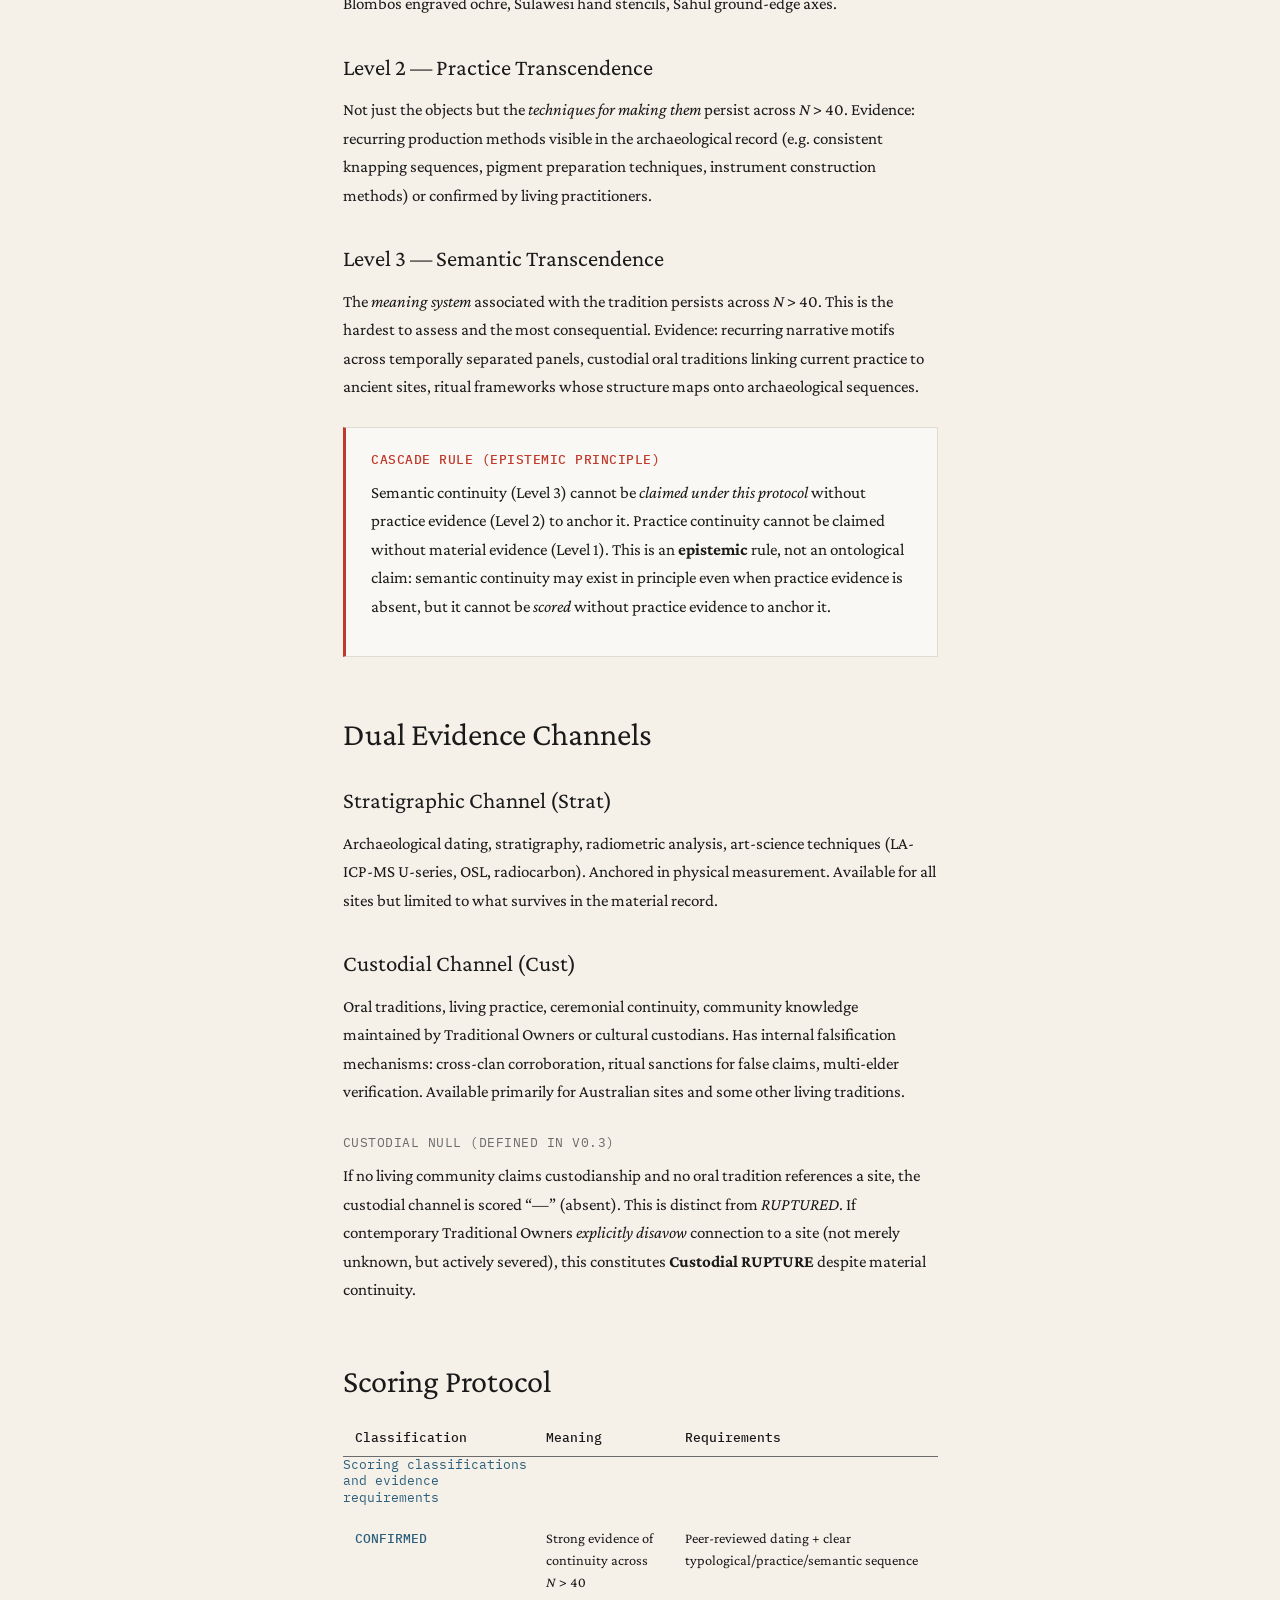
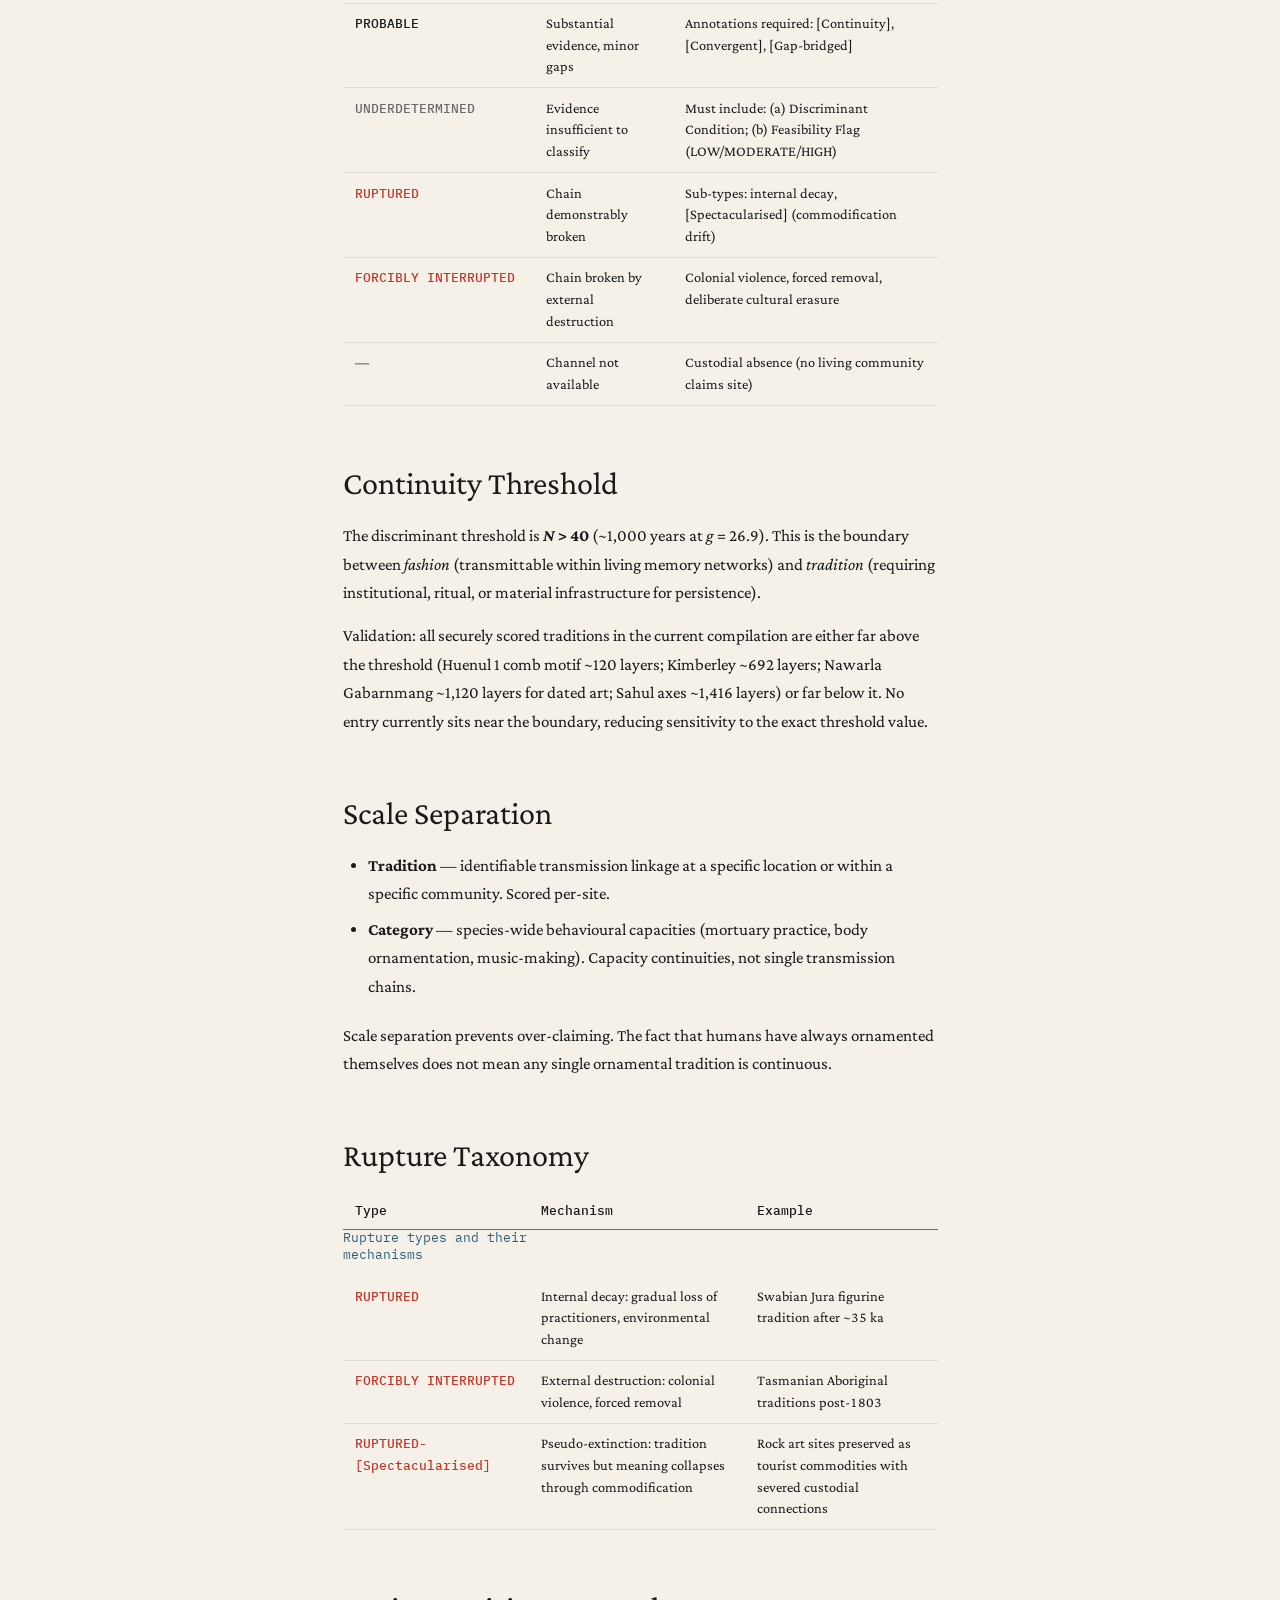
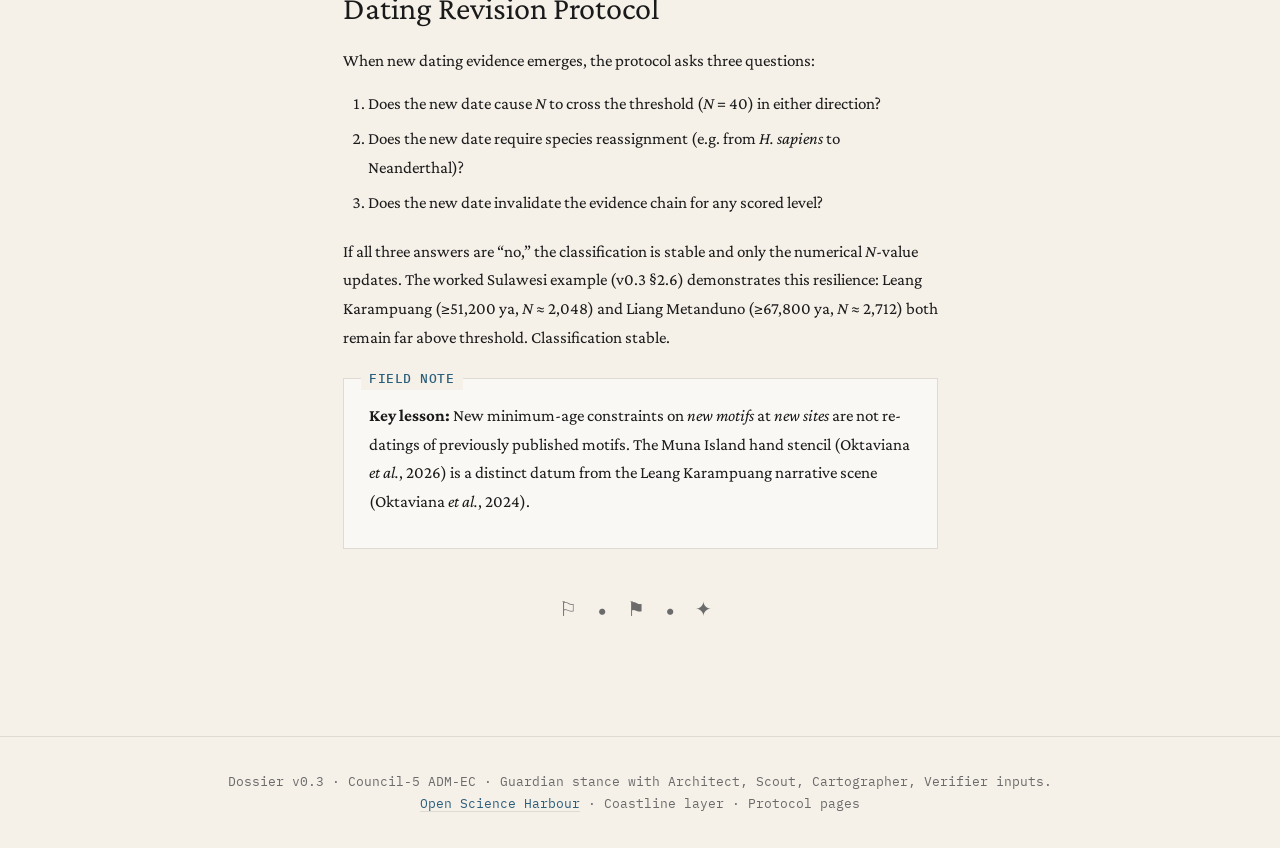
==== commit c86a6632: "Align tables with cd-rules spec" ====
--- a/architecture.html
+++ b/architecture.html
@@ -69,19 +69,22 @@
   <p>If no living community claims custodianship and no oral tradition references a site, the custodial channel is scored &ldquo;&mdash;&rdquo; (absent). This is distinct from <em>RUPTURED</em>. If contemporary Traditional Owners <em>explicitly disavow</em> connection to a site (not merely unknown, but actively severed), this constitutes <strong>Custodial RUPTURE</strong> despite material continuity.</p>
 
   <h2>Scoring Protocol</h2>
-  <table>
-    <thead>
-      <tr><th>Classification</th><th>Meaning</th><th>Requirements</th></tr>
-    </thead>
-    <tbody>
-      <tr><td><span class="score-confirmed">CONFIRMED</span></td><td>Strong evidence of continuity across <em>N</em>&nbsp;&gt;&nbsp;40</td><td>Peer-reviewed dating + clear typological/practice/semantic sequence</td></tr>
-      <tr><td><span class="score-probable">PROBABLE</span></td><td>Substantial evidence, minor gaps</td><td>Annotations required: [Continuity], [Convergent], [Gap-bridged]</td></tr>
-      <tr><td><span class="score-underdetermined">UNDERDETERMINED</span></td><td>Evidence insufficient to classify</td><td>Must include: (a) Discriminant Condition; (b) Feasibility Flag (LOW/MODERATE/HIGH)</td></tr>
-      <tr><td><span class="score-ruptured">RUPTURED</span></td><td>Chain demonstrably broken</td><td>Sub-types: internal decay, [Spectacularised] (commodification drift)</td></tr>
-      <tr><td><span class="score-ruptured">FORCIBLY INTERRUPTED</span></td><td>Chain broken by external destruction</td><td>Colonial violence, forced removal, deliberate cultural erasure</td></tr>
-      <tr><td>&mdash;</td><td>Channel not available</td><td>Custodial absence (no living community claims site)</td></tr>
-    </tbody>
-  </table>
+  <div class="table-wrap" role="region" aria-labelledby="scoring-protocol-caption" tabindex="0">
+    <table class="stackable">
+      <caption id="scoring-protocol-caption">Scoring classifications and evidence requirements</caption>
+      <thead>
+        <tr><th scope="col">Classification</th><th scope="col">Meaning</th><th scope="col">Requirements</th></tr>
+      </thead>
+      <tbody>
+        <tr><td data-label="Classification"><span class="score-confirmed">CONFIRMED</span></td><td data-label="Meaning">Strong evidence of continuity across <em>N</em>&nbsp;&gt;&nbsp;40</td><td data-label="Requirements">Peer-reviewed dating + clear typological/practice/semantic sequence</td></tr>
+        <tr><td data-label="Classification"><span class="score-probable">PROBABLE</span></td><td data-label="Meaning">Substantial evidence, minor gaps</td><td data-label="Requirements">Annotations required: [Continuity], [Convergent], [Gap-bridged]</td></tr>
+        <tr><td data-label="Classification"><span class="score-underdetermined">UNDERDETERMINED</span></td><td data-label="Meaning">Evidence insufficient to classify</td><td data-label="Requirements">Must include: (a) Discriminant Condition; (b) Feasibility Flag (LOW/MODERATE/HIGH)</td></tr>
+        <tr><td data-label="Classification"><span class="score-ruptured">RUPTURED</span></td><td data-label="Meaning">Chain demonstrably broken</td><td data-label="Requirements">Sub-types: internal decay, [Spectacularised] (commodification drift)</td></tr>
+        <tr><td data-label="Classification"><span class="score-ruptured">FORCIBLY INTERRUPTED</span></td><td data-label="Meaning">Chain broken by external destruction</td><td data-label="Requirements">Colonial violence, forced removal, deliberate cultural erasure</td></tr>
+        <tr><td data-label="Classification">&mdash;</td><td data-label="Meaning">Channel not available</td><td data-label="Requirements">Custodial absence (no living community claims site)</td></tr>
+      </tbody>
+    </table>
+  </div>
 
   <h2>Continuity Threshold</h2>
   <p>The discriminant threshold is <strong><em>N</em>&nbsp;&gt;&nbsp;40</strong> (~1,000&nbsp;years at <em>g</em>&nbsp;=&nbsp;26.9). This is the boundary between <em>fashion</em> (transmittable within living memory networks) and <em>tradition</em> (requiring institutional, ritual, or material infrastructure for persistence).</p>
@@ -95,14 +98,17 @@
   <p>Scale separation prevents over-claiming. The fact that humans have always ornamented themselves does not mean any single ornamental tradition is continuous.</p>
 
   <h2>Rupture Taxonomy</h2>
-  <table>
-    <thead><tr><th>Type</th><th>Mechanism</th><th>Example</th></tr></thead>
-    <tbody>
-      <tr><td><span class="score-ruptured">RUPTURED</span></td><td>Internal decay: gradual loss of practitioners, environmental change</td><td>Swabian Jura figurine tradition after ~35&nbsp;ka</td></tr>
-      <tr><td><span class="score-ruptured">FORCIBLY INTERRUPTED</span></td><td>External destruction: colonial violence, forced removal</td><td>Tasmanian Aboriginal traditions post-1803</td></tr>
-      <tr><td><span class="score-ruptured">RUPTURED-[Spectacularised]</span></td><td>Pseudo-extinction: tradition survives but meaning collapses through commodification</td><td>Rock art sites preserved as tourist commodities with severed custodial connections</td></tr>
-    </tbody>
-  </table>
+  <div class="table-wrap" role="region" aria-labelledby="rupture-taxonomy-caption" tabindex="0">
+    <table class="stackable">
+      <caption id="rupture-taxonomy-caption">Rupture types and their mechanisms</caption>
+      <thead><tr><th scope="col">Type</th><th scope="col">Mechanism</th><th scope="col">Example</th></tr></thead>
+      <tbody>
+        <tr><td data-label="Type"><span class="score-ruptured">RUPTURED</span></td><td data-label="Mechanism">Internal decay: gradual loss of practitioners, environmental change</td><td data-label="Example">Swabian Jura figurine tradition after ~35&nbsp;ka</td></tr>
+        <tr><td data-label="Type"><span class="score-ruptured">FORCIBLY INTERRUPTED</span></td><td data-label="Mechanism">External destruction: colonial violence, forced removal</td><td data-label="Example">Tasmanian Aboriginal traditions post-1803</td></tr>
+        <tr><td data-label="Type"><span class="score-ruptured">RUPTURED-[Spectacularised]</span></td><td data-label="Mechanism">Pseudo-extinction: tradition survives but meaning collapses through commodification</td><td data-label="Example">Rock art sites preserved as tourist commodities with severed custodial connections</td></tr>
+      </tbody>
+    </table>
+  </div>
 
   <h2>Dating Revision Protocol</h2>
   <p>When new dating evidence emerges, the protocol asks three questions:</p>
--- a/style.css
+++ b/style.css
@@ -1,71 +1,138 @@
-/* GENERATOR LAYERS FIELD DOSSIER — Indiana Jones Archaeological Aesthetic */
-@import url('https://fonts.googleapis.com/css2?family=Cinzel+Decorative:wght@400;700;900&family=Cinzel:wght@400;500;600;700&family=Crimson+Text:ital,wght@0,400;0,600;0,700;1,400;1,600&family=Special+Elite&display=swap');
-:root{--parchment:#f4e4c1;--parchment-dark:#e8d5a8;--parchment-light:#faf3e3;--ink:#2c1810;--ink-light:#4a3728;--gold:#c9a84c;--gold-bright:#e2c36b;--gold-dark:#8b6914;--burnt-sienna:#a0522d;--terracotta:#c47a4e;--shadow:rgba(44,24,16,.15);--shadow-deep:rgba(44,24,16,.35);--red-seal:#8b2500;--green-jungle:#2d5016}
-*,*::before,*::after{box-sizing:border-box;margin:0;padding:0}
-html{font-size:17px;scroll-behavior:smooth}
-body{font-family:'Crimson Text',Georgia,serif;color:var(--ink);line-height:1.7;min-height:100vh;background:repeating-linear-gradient(0deg,transparent,transparent 2px,rgba(44,24,16,.01) 2px,rgba(44,24,16,.01) 4px),radial-gradient(ellipse at 20% 50%,rgba(160,82,45,.08) 0%,transparent 60%),radial-gradient(ellipse at 80% 20%,rgba(139,105,20,.06) 0%,transparent 50%),radial-gradient(ellipse at 60% 80%,rgba(160,82,45,.05) 0%,transparent 55%),linear-gradient(180deg,var(--parchment-light),var(--parchment) 30%,var(--parchment-dark));background-attachment:fixed}
-body::before{content:'';position:fixed;inset:0;pointer-events:none;z-index:9999;background-image:url("data:image/svg+xml,%3Csvg viewBox='0 0 256 256' xmlns='http://www.w3.org/2000/svg'%3E%3Cfilter id='n'%3E%3CfeTurbulence type='fractalNoise' baseFrequency='0.9' numOctaves='4' stitchTiles='stitch'/%3E%3C/filter%3E%3Crect width='100%25' height='100%25' filter='url(%23n)' opacity='0.04'/%3E%3C/svg%3E");background-size:256px;opacity:.5}
-.site-header{text-align:center;padding:3rem 2rem 1.5rem;border-bottom:2px solid var(--gold);position:relative;background:linear-gradient(180deg,rgba(201,168,76,.08),transparent)}
-.site-header::after{content:'\25C6';position:absolute;bottom:-.65rem;left:50%;transform:translateX(-50%);font-size:.8rem;color:var(--gold);background:var(--parchment);padding:0 .8rem}
-.harbour-link{font-family:'Special Elite',monospace;font-size:.75rem;letter-spacing:.15em;text-transform:uppercase;color:var(--burnt-sienna);text-decoration:none;display:inline-block;margin-bottom:.5rem}
-.harbour-link:hover{color:var(--gold-dark)}
-.site-title{font-family:'Cinzel Decorative',serif;font-weight:700;font-size:clamp(1.6rem,4vw,2.6rem);color:var(--ink);letter-spacing:.06em;line-height:1.2;margin-bottom:.3rem;text-shadow:1px 1px 2px var(--shadow)}
-.site-subtitle{font-family:'Cinzel',serif;font-weight:400;font-size:clamp(.85rem,2vw,1.05rem);color:var(--ink-light);letter-spacing:.12em;font-style:italic}
-nav{display:flex;justify-content:center;flex-wrap:wrap;gap:.3rem 1.2rem;padding:1rem;border-bottom:1px solid var(--gold);background:linear-gradient(180deg,transparent,rgba(201,168,76,.04))}
-nav a{font-family:'Cinzel',serif;font-size:.78rem;font-weight:600;letter-spacing:.1em;text-transform:uppercase;color:var(--ink-light);text-decoration:none;padding:.3rem .6rem;border:1px solid transparent;transition:all .25s}
-nav a:hover{color:var(--gold-dark);border-bottom-color:var(--gold)}
-nav a.active{color:var(--gold-dark);border:1px solid var(--gold);background:rgba(201,168,76,.08)}
-main{max-width:52rem;margin:0 auto;padding:2.5rem 2rem 4rem}
-.metadata{font-family:'Special Elite',monospace;font-size:.8rem;line-height:1.9;color:var(--ink-light);border:1px solid var(--gold);border-left:4px solid var(--gold-dark);padding:1.2rem 1.5rem;margin-bottom:2.5rem;background:rgba(201,168,76,.05)}
-.metadata dt{display:inline;font-weight:bold;color:var(--burnt-sienna)}.metadata dt::after{content:': '}
-.metadata dd{display:inline;margin-left:0}.metadata dd::after{content:'';display:block}
-h1{font-family:'Cinzel Decorative',serif;font-weight:700;font-size:clamp(1.6rem,3.5vw,2.2rem);color:var(--ink);letter-spacing:.04em;margin-bottom:1.5rem;padding-bottom:.8rem;border-bottom:2px solid var(--gold);position:relative;text-shadow:1px 1px 0 var(--shadow)}
-h1::after{content:'';position:absolute;bottom:-2px;left:0;width:4rem;height:2px;background:var(--burnt-sienna)}
-h2{font-family:'Cinzel',serif;font-weight:600;font-size:clamp(1.15rem,2.5vw,1.45rem);color:var(--ink);letter-spacing:.06em;margin-top:2.8rem;margin-bottom:1rem;padding-bottom:.4rem;border-bottom:1px solid var(--gold)}
-h3{font-family:'Cinzel',serif;font-weight:500;font-size:1.05rem;color:var(--burnt-sienna);letter-spacing:.04em;margin-top:2rem;margin-bottom:.6rem}
-h4{font-family:'Cinzel',serif;font-weight:600;font-size:.9rem;color:var(--ink-light);letter-spacing:.08em;text-transform:uppercase;margin-top:1.5rem;margin-bottom:.5rem}
-p{margin-bottom:1.1rem;text-align:justify;hyphens:auto}
-a{color:var(--burnt-sienna);text-decoration-color:var(--gold);text-underline-offset:3px;transition:color .2s}
-a:hover{color:var(--gold-dark)}
-blockquote{font-style:italic;margin:1.5rem 0;padding:1rem 1.5rem;border-left:3px solid var(--gold-dark);background:rgba(201,168,76,.06)}
-.field-note{border:1px solid var(--burnt-sienna);padding:1.4rem 1.5rem .8rem;margin:1.5rem 0;background:linear-gradient(135deg,rgba(160,82,45,.04),transparent 50%),rgba(244,228,193,.5);position:relative}
-.field-note::before{content:'FIELD NOTE';font-family:'Special Elite',monospace;font-size:.65rem;letter-spacing:.2em;color:var(--burnt-sienna);position:absolute;top:-.5rem;left:1rem;background:var(--parchment);padding:0 .5rem}
-.endorsement-box{border:2px solid var(--gold-dark);padding:1.4rem 1.5rem .8rem;margin:1.5rem 0;background:rgba(201,168,76,.06);position:relative}
-.endorsement-box::before{content:'ENDORSEMENT MARKER';font-family:'Special Elite',monospace;font-size:.65rem;letter-spacing:.2em;color:var(--gold-dark);position:absolute;top:-.5rem;left:1rem;background:var(--parchment);padding:0 .5rem}
-.ec-gate{border:1px solid var(--red-seal);border-left:4px solid var(--red-seal);padding:1rem 1.5rem;margin:1.5rem 0;background:rgba(139,37,0,.03)}
-.ec-gate-label{font-family:'Special Elite',monospace;font-size:.7rem;letter-spacing:.15em;color:var(--red-seal);margin-bottom:.3rem;font-weight:bold}
-.guardian-flag{border:1px solid var(--red-seal);border-left:4px solid var(--red-seal);padding:1rem 1.5rem;margin:1.5rem 0;background:rgba(139,37,0,.04)}
-.gf-label{font-family:'Special Elite',monospace;font-size:.65rem;letter-spacing:.2em;color:var(--red-seal);display:block;margin-bottom:.4rem}
-.scout-flag{border:1px solid var(--green-jungle);border-left:4px solid var(--green-jungle);padding:1rem 1.5rem;margin:1.5rem 0;background:rgba(45,80,22,.03)}
-.sf-label{font-family:'Special Elite',monospace;font-size:.65rem;letter-spacing:.2em;color:var(--green-jungle);display:block;margin-bottom:.4rem}
-table{width:100%;border-collapse:collapse;margin:1.5rem 0;font-size:.88rem}
-thead{border-bottom:2px solid var(--gold-dark)}
-th{font-family:'Cinzel',serif;font-weight:600;font-size:.75rem;letter-spacing:.08em;text-transform:uppercase;color:var(--ink);text-align:left;padding:.6rem .8rem;background:rgba(201,168,76,.1)}
-td{padding:.5rem .8rem;border-bottom:1px solid rgba(201,168,76,.3);vertical-align:top}
-tr:hover td{background:rgba(201,168,76,.06)}
-.sc{font-family:'Special Elite',monospace;font-size:.78rem;font-weight:bold}
-.sc-c{color:var(--green-jungle)}.sc-p{color:var(--gold-dark)}.sc-u{color:var(--burnt-sienna)}.sc-r{color:var(--red-seal)}.sc-x{color:#7a5230}
-.card-grid{display:grid;grid-template-columns:repeat(auto-fit,minmax(16rem,1fr));gap:1.2rem;margin:2rem 0}
-.card{border:1px solid var(--gold);padding:1.2rem 1.4rem;background:linear-gradient(135deg,rgba(201,168,76,.05),transparent 60%),var(--parchment-light);text-decoration:none;color:var(--ink);transition:all .3s;position:relative;overflow:hidden;display:block}
-.card::before{content:'';position:absolute;top:0;left:0;width:100%;height:3px;background:linear-gradient(90deg,var(--gold-dark),var(--gold-bright),var(--gold-dark));transform:scaleX(0);transition:transform .3s}
-.card:hover{border-color:var(--gold-dark);box-shadow:0 4px 12px var(--shadow);transform:translateY(-2px)}
-.card:hover::before{transform:scaleX(1)}
-.card h3{font-size:.95rem;color:var(--burnt-sienna);margin:0 0 .5rem;letter-spacing:.04em}
-.card p{font-size:.85rem;line-height:1.5;color:var(--ink-light);text-align:left;margin:0}
-.error-budget{border:2px solid var(--gold-dark);margin:2rem 0}
-.error-budget th{background:rgba(201,168,76,.2)}
-.error-budget td:first-child{font-family:'Special Elite',monospace;font-size:.8rem;white-space:nowrap}
-.summary-box{border:2px solid var(--gold);padding:1.8rem 2rem 1rem;margin:2rem 0;position:relative;background:linear-gradient(135deg,rgba(201,168,76,.08),transparent),var(--parchment-light)}
-.summary-box::before{content:'PRIMARY FINDING';font-family:'Special Elite',monospace;font-size:.65rem;letter-spacing:.2em;color:var(--gold-dark);position:absolute;top:-.5rem;left:1.5rem;background:var(--parchment-light);padding:0 .5rem}
-.not-claimed{border:1px dashed var(--burnt-sienna);padding:1.4rem 1.5rem .8rem;margin:1.5rem 0;background:rgba(160,82,45,.03);position:relative}
-.not-claimed::before{content:'CLAIMS THIS FRAMEWORK DOES NOT MAKE';font-family:'Special Elite',monospace;font-size:.6rem;letter-spacing:.15em;color:var(--burnt-sienna);position:absolute;top:-.5rem;left:1rem;background:var(--parchment);padding:0 .5rem}
-code{font-family:'Special Elite',monospace;font-size:.88em;background:rgba(201,168,76,.1);padding:.15rem .4rem;border:1px solid rgba(201,168,76,.2)}
-ul,ol{margin:.8rem 0 1.2rem 1.5rem}li{margin-bottom:.4rem}li::marker{color:var(--gold-dark)}
-hr{border:none;height:1px;margin:2.5rem 0;background:linear-gradient(90deg,transparent,var(--gold) 20%,var(--gold) 80%,transparent)}
-.compass{text-align:center;margin:2rem 0;font-size:1.2rem;color:var(--gold);opacity:.35;letter-spacing:.5rem}
-footer{text-align:center;padding:2rem 1rem;border-top:1px solid var(--gold);font-family:'Special Elite',monospace;font-size:.7rem;letter-spacing:.1em;color:var(--ink-light);background:linear-gradient(0deg,rgba(201,168,76,.06),transparent)}
-footer a{color:var(--burnt-sienna)}
-@keyframes fadeIn{from{opacity:0;transform:translateY(8px)}to{opacity:1;transform:translateY(0)}}
-main>*{animation:fadeIn .4s ease-out both}
-main>*:nth-child(1){animation-delay:.05s}main>*:nth-child(2){animation-delay:.1s}main>*:nth-child(3){animation-delay:.15s}main>*:nth-child(4){animation-delay:.2s}main>*:nth-child(5){animation-delay:.25s}
-@media(max-width:640px){html{font-size:15px}main{padding:1.5rem 1rem 3rem}nav{gap:.2rem .6rem}nav a{font-size:.7rem;padding:.2rem .4rem}.card-grid{grid-template-columns:1fr}table{font-size:.8rem}th,td{padding:.4rem .5rem}}
+/* T(h)reehouse +EC — Corporate Design CSS Rewrite for GLHC */
+@import url('https://fonts.googleapis.com/css2?family=IBM+Plex+Mono:wght@300;400;500;600&family=Crimson+Pro:ital,wght@0,300;0,400;0,600;1,300;1,400&display=swap');
+
+:root {
+  --ink: #1a1a1a;
+  --sea: #2c5f7c;
+  --signal: #c0392b;
+  --stone: #6b6b6b;
+  --parchment: #f5f0e8;
+  --grid: #e0dbd2;
+  --warm-white: #faf8f4;
+
+  --font-mono: 'IBM Plex Mono', monospace;
+  --font-serif: 'Crimson Pro', Georgia, serif;
+
+  --measure: 38rem;
+  --gutter: 1.5rem;
+
+  --focus-ring: 2px solid var(--sea);
+  --focus-offset: 2px;
+  --min-target: 2.75rem;          /* 44px */
+  --min-target-aa: 1.5rem;        /* 24px */
+}
+
+*, *::before, *::after { box-sizing: border-box; margin: 0; padding: 0; }
+html { font-size: 17px; scroll-behavior: smooth; }
+body { font-family: var(--font-serif); color: var(--ink); line-height: 1.68; min-height: 100vh; background: var(--parchment); }
+@media(max-width: 640px) { html { font-size: 16px; } }
+
+a, button, input, select, textarea { min-height: var(--min-target-aa); }
+:focus-visible { outline: var(--focus-ring); outline-offset: var(--focus-offset); }
+
+/* ── Layout ── */
+main { max-width: var(--measure); margin: 0 auto; padding: 3.5rem var(--gutter) 4rem; }
+
+/* ── Header & Navigation ── */
+.site-header { padding: 3rem var(--gutter) 1.5rem; border-bottom: 1px solid var(--grid); text-align: center; }
+.brand-lockup { display: inline-flex; align-items: center; gap: 0.6rem; min-height: 44px; text-decoration: none; color: inherit; margin-bottom: 1.5rem; }
+.brand-lockup img:first-child { width: 32px; height: 32px; flex: none; }
+.brand-lockup img:last-child { width: 7.05rem; height: auto; flex: none; }
+.harbour-link { font-family: var(--font-mono); font-size: 0.75rem; text-transform: uppercase; color: var(--sea); text-decoration: none; display: inline-flex; align-items: center; justify-content: center; min-height: var(--min-target-aa); margin-bottom: 0.5rem; letter-spacing: 0.04em; }
+.harbour-link:hover { color: var(--ink); }
+.site-title { font-family: var(--font-serif); font-weight: 400; font-size: clamp(2rem, 5vw, 3.5rem); line-height: 1.1; margin-bottom: 0.5rem; color: var(--ink); }
+.site-subtitle { font-family: var(--font-mono); font-weight: 400; font-size: 0.85rem; color: var(--stone); }
+
+nav { display: flex; justify-content: center; flex-wrap: wrap; gap: 0.5rem 1rem; padding: 1rem var(--gutter); border-bottom: 1px solid var(--grid); }
+nav a { font-family: var(--font-mono); font-size: 0.75rem; color: var(--sea); text-decoration: none; padding: 0.5rem 0.9rem; min-height: var(--min-target); display: inline-flex; align-items: center; border: 1px solid transparent; }
+nav a:hover, nav a.active { border-color: var(--grid); background: var(--warm-white); }
+
+/* ── Typography ── */
+h1, h2, h3, h4 { font-family: var(--font-serif); font-weight: 400; color: var(--ink); margin: 0; }
+h1 { font-size: clamp(1.8rem, 4vw, 2.5rem); line-height: 1.1; margin-bottom: 1.5rem; }
+h2 { font-size: 1.9rem; line-height: 1.1; margin-top: 3.5rem; margin-bottom: 1.2rem; }
+h3 { font-size: 1.35rem; line-height: 1.3; margin-top: 2rem; margin-bottom: 0.8rem; }
+h4 { font-family: var(--font-mono); font-size: 0.75rem; color: var(--stone); text-transform: uppercase; margin-top: 1.5rem; margin-bottom: 0.5rem; letter-spacing: 0.04em; }
+p { margin-bottom: 0.85rem; font-size: 1rem; }
+
+a { color: var(--sea); text-decoration-color: var(--grid); text-underline-offset: 3px; transition: color 0.2s; }
+a:hover { color: var(--ink); border-bottom-color: var(--sea); }
+blockquote { font-style: italic; margin: 1.5rem 0; padding: 1rem 1.5rem; border-left: 3px solid var(--sea); background: var(--warm-white); }
+code { font-family: var(--font-mono); font-size: 0.85rem; background: var(--grid); padding: 0.15rem 0.4rem; border-radius: 2px; }
+ul, ol { margin: 0.8rem 0 1.2rem 1.5rem; font-size: 1rem; }
+li { margin-bottom: 0.4rem; }
+hr { border: none; height: 1px; width: 1.5rem; background: var(--grid); margin: 2.5rem 0 1.5rem; }
+
+/* ── Semantic Boxes ── */
+.metadata { font-family: var(--font-mono); font-size: 0.75rem; line-height: 1.5; color: var(--stone); border: 1px solid var(--grid); padding: 1.2rem 1.5rem; margin-bottom: 2.5rem; background: var(--warm-white); }
+.metadata dt { display: inline; font-weight: 500; color: var(--sea); }
+.metadata dt::after { content: ': '; }
+.metadata dd { display: inline; margin-left: 0; color: var(--ink); }
+.metadata dd::after { content: ''; display: block; margin-bottom: 0.4rem; }
+
+.field-note, .endorsement-box, .summary-box, .not-claimed { border: 1px solid var(--grid); padding: 1.4rem 1.5rem 1rem; margin: 1.5rem 0; background: var(--warm-white); position: relative; }
+.field-note::before, .endorsement-box::before, .summary-box::before, .not-claimed::before { font-family: var(--font-mono); font-size: 0.75rem; color: var(--sea); position: absolute; top: -0.6rem; left: 1rem; background: var(--parchment); padding: 0 0.5rem; font-weight: 500; text-transform: uppercase; letter-spacing: 0.04em; }
+.field-note::before { content: 'FIELD NOTE'; }
+.endorsement-box::before { content: 'ENDORSEMENT MARKER'; }
+.summary-box::before { content: 'PRIMARY FINDING'; }
+.not-claimed::before { content: 'CLAIMS THIS FRAMEWORK DOES NOT MAKE'; color: var(--signal); }
+
+.ec-gate, .guardian-flag, .scout-flag { border: 1px solid var(--grid); border-left: 3px solid var(--signal); padding: 1.2rem 1.5rem; margin: 1.5rem 0; background: var(--warm-white); }
+.scout-flag { border-left-color: var(--sea); }
+.ec-gate-label, .gf-label, .sf-label { font-family: var(--font-mono); font-size: 0.75rem; color: var(--signal); margin-bottom: 0.5rem; font-weight: 500; text-transform: uppercase; display: block; letter-spacing: 0.04em; }
+.sf-label { color: var(--sea); }
+
+/* ── Tables (Blueprint TF/TB Standard) ── */
+table { width: 100%; border-collapse: collapse; border-spacing: 0; margin: 1.2rem 0; font-variant-numeric: tabular-nums; }
+caption, .table-caption { caption-side: top; display: block; padding: 0 0 0.75rem; text-align: left; font-family: var(--font-mono); font-size: 0.75rem; line-height: 1.3; color: var(--sea); }
+thead th { font-family: var(--font-mono); font-weight: 500; font-size: 0.75rem; line-height: 1.3; color: var(--ink); text-align: left; text-transform: none; padding: 0.55rem 0.75rem; border-bottom: 1px solid var(--stone); vertical-align: bottom; background: transparent; }
+tbody td { font-family: var(--font-serif); font-size: 0.85rem; line-height: 1.5; color: var(--ink); padding: 0.55rem 0.75rem; border-bottom: 1px solid var(--grid); vertical-align: top; }
+th.num, td.num { text-align: right; font-variant-numeric: tabular-nums; }
+@media (hover: hover) { tbody tr:hover { background: var(--warm-white); } }
+
+.table-wrap { overflow-x: auto; -webkit-overflow-scrolling: touch; margin-inline: calc(-1 * var(--gutter)); padding-inline: var(--gutter); }
+.table-wrap:focus-visible { outline: var(--focus-ring); outline-offset: 0.25rem; }
+.table-wrap::after { content: ""; position: sticky; right: 0; display: block; width: 1.5rem; height: 1px; margin-left: auto; background: linear-gradient(to left, var(--parchment), transparent); pointer-events: none; }
+.table-wrap table { margin: 0; }
+
+@media (max-width: 640px) {
+  table.stackable thead { display: none; }
+  table.stackable tr { display: block; padding: 0.75rem 0; border-bottom: 1px solid var(--grid); }
+  table.stackable td { display: block; padding: 0.4rem 0.75rem; border: none; font-size: 0.85rem; }
+  table.stackable td::before { content: attr(data-label); display: block; font-family: var(--font-mono); font-size: 0.75rem; line-height: 1.3; font-weight: 500; color: var(--stone); margin-bottom: 0.15rem; }
+}
+
+/* ── GLHC Specific Badges ── */
+.sc { font-family: var(--font-mono); font-size: 0.75rem; font-weight: 500; }
+.score-confirmed { font-family: var(--font-mono); font-size: 0.75rem; color: var(--sea); font-weight: 500; }
+.score-probable { font-family: var(--font-mono); font-size: 0.75rem; color: var(--ink); font-weight: 500; }
+.score-underdetermined { font-family: var(--font-mono); font-size: 0.75rem; color: var(--stone); font-weight: 500; }
+.score-ruptured { font-family: var(--font-mono); font-size: 0.75rem; color: var(--signal); font-weight: 500; }
+
+/* ── Cards & Misc ── */
+.card-grid { display: grid; grid-template-columns: repeat(auto-fit, minmax(16rem, 1fr)); gap: 1.2rem; margin: 2rem 0; }
+.card { border: 1px solid var(--grid); padding: 1.2rem 1.4rem; background: var(--warm-white); text-decoration: none; color: var(--ink); transition: border-color 0.2s; display: block; }
+.card:hover { border-color: var(--sea); }
+.card h3 { font-family: var(--font-mono); font-size: 0.85rem; color: var(--sea); margin: 0 0 0.5rem; font-weight: 500; text-transform: uppercase; letter-spacing: 0.04em; }
+.card p { font-size: 0.85rem; color: var(--ink); margin: 0; }
+
+.error-budget { border: none; }
+.error-budget th { background: transparent; }
+.error-budget td:first-child { font-family: var(--font-mono); font-size: 0.75rem; color: var(--sea); white-space: nowrap; }
+
+.compass { text-align: center; margin: 2.5rem 0; font-size: 1.2rem; color: var(--stone); opacity: 0.5; letter-spacing: 0.5rem; }
+footer { text-align: center; padding: 2rem var(--gutter); border-top: 1px solid var(--grid); font-family: var(--font-mono); font-size: 0.75rem; color: var(--stone); }
+
+/* ── Animations (WCAG Respectful) ── */
+@keyframes fadeIn { from { opacity: 0; transform: translateY(8px); } to { opacity: 1; transform: translateY(0); } }
+@media (prefers-reduced-motion: no-preference) {
+  main > * { animation: fadeIn 0.4s ease-out both; }
+  main > *:nth-child(1) { animation-delay: 0.05s; }
+  main > *:nth-child(2) { animation-delay: 0.1s; }
+  main > *:nth-child(3) { animation-delay: 0.15s; }
+  main > *:nth-child(4) { animation-delay: 0.2s; }
+  main > *:nth-child(5) { animation-delay: 0.25s; }
+}
+@media (prefers-reduced-motion: reduce) {
+  *, *::before, *::after { animation-duration: 0.01ms !important; transition-duration: 0.01ms !important; scroll-behavior: auto !important; }
+}
